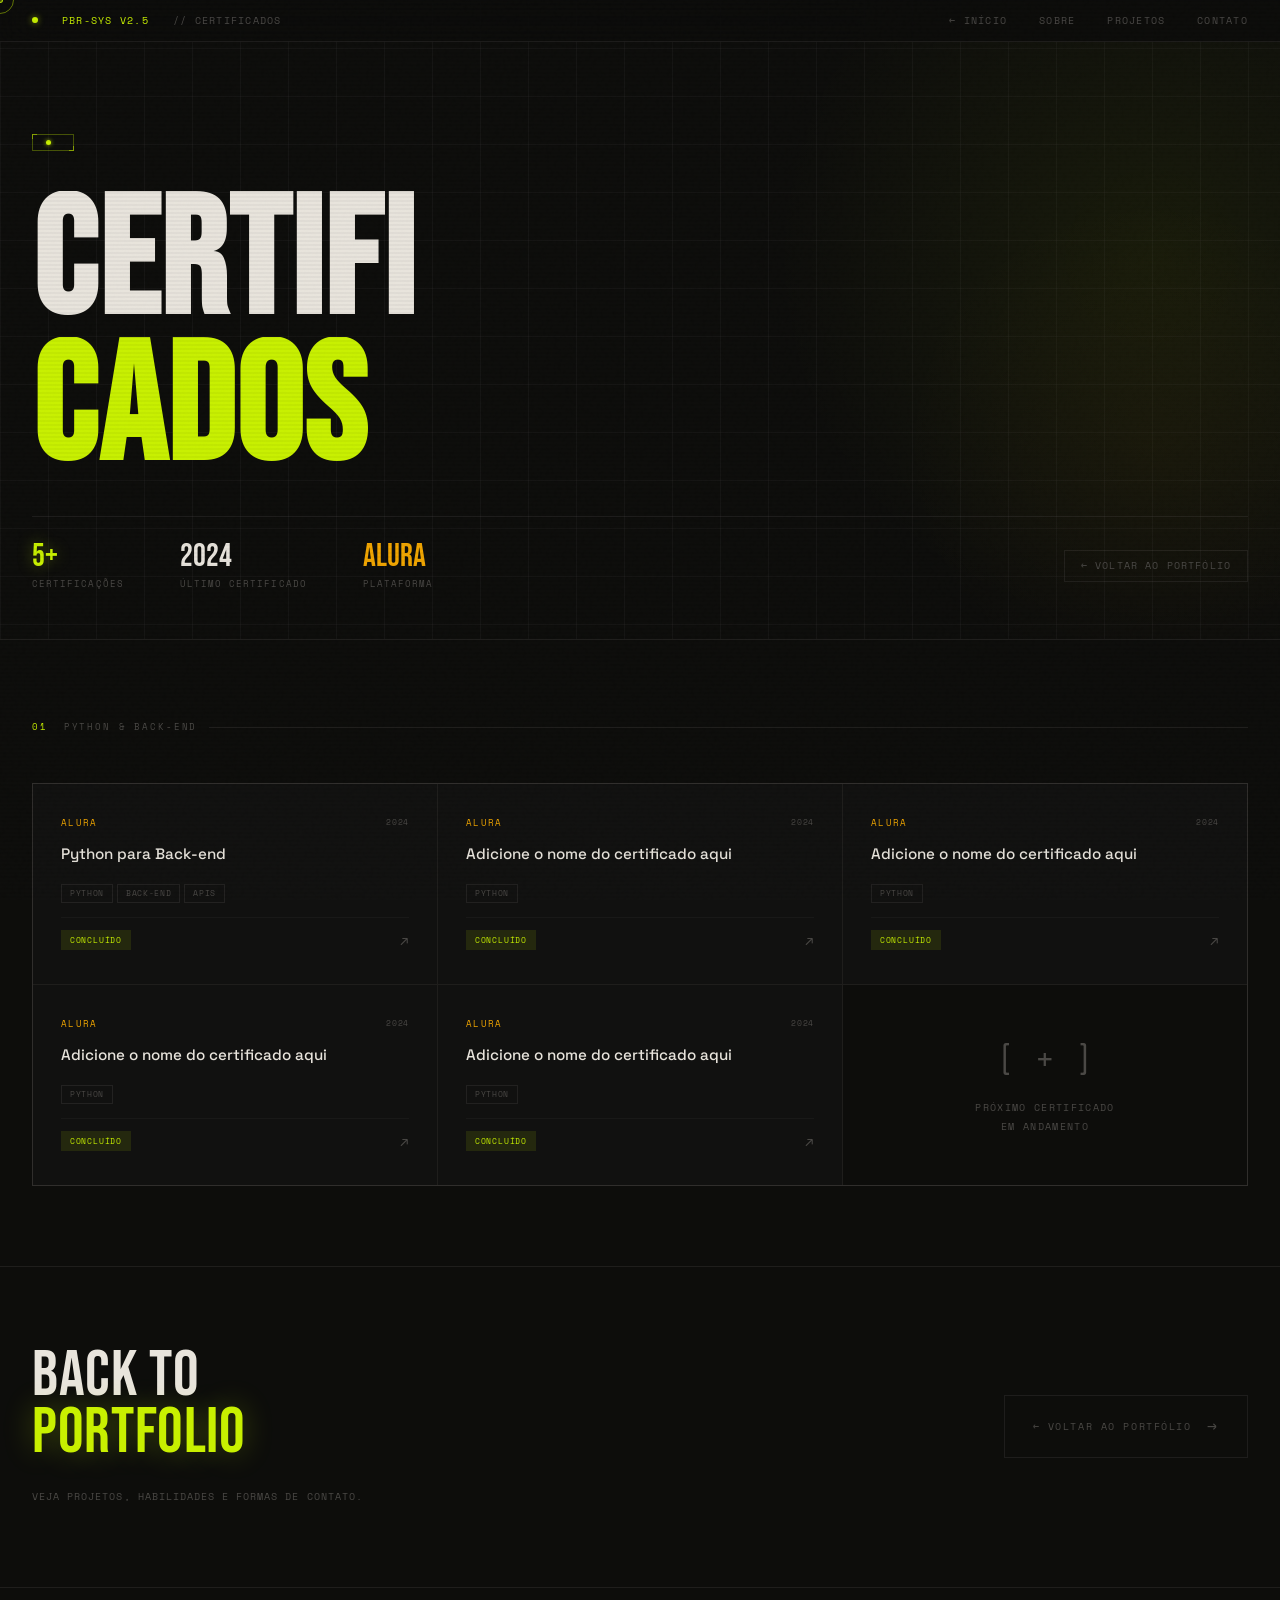
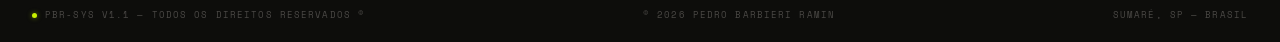
==== certificados.html @ 911b1ff6 "pagina de certificados" ====
<!DOCTYPE html>
<html lang="pt-BR">
<head>
<meta charset="UTF-8"/>
<meta name="viewport" content="width=device-width, initial-scale=1.0"/>
<title>PBR-SYS // Certificados</title>
<link rel="preconnect" href="https://fonts.googleapis.com"/>
<link rel="preconnect" href="https://fonts.gstatic.com" crossorigin/>
<link href="https://fonts.googleapis.com/css2?family=Space+Grotesk:wght@300;400;500;600;700&family=Space+Mono:ital,wght@0,400;0,700;1,400&family=Bebas+Neue&display=swap" rel="stylesheet"/>
<link rel="stylesheet" href="style.css"/>
</head>
<body>

<!-- SCROLL PROGRESS -->
<div id="scroll-progress"></div>

<!-- CURSOR -->
<div id="cur"></div>
<div id="cur-ring"></div>

<!-- COPY TOAST -->
<div class="copy-toast" id="copy-toast"></div>

<!-- ── LOADER ─────────────────────────────────── -->
<div id="loader">
  <div class="ld-label">Carregando certificados</div>
  <div class="ld-bar-wrap"><div class="ld-bar"></div></div>
  <div class="ld-pct">0%</div>
</div>

<!-- ── TOPBAR ─────────────────────────────────── -->
<div id="topbar">
  <div class="tb-left">
    <div class="tb-dot"></div>
    <span class="tb-sys">PBR-SYS v2.5</span>
    <span>// Certificados</span>
  </div>
  <nav class="tb-right">
    <a class="tb-nav" href="index.html">← Início</a>
    <a class="tb-nav" href="index.html#sobre">Sobre</a>
    <a class="tb-nav" href="index.html#projetos">Projetos</a>
    <a class="tb-nav" href="index.html#contato">Contato</a>
  </nav>
</div>

<!-- ── CERT HERO ──────────────────────────────── -->
<section id="cert-hero">
  <div class="h-grid"></div>
  <div class="h-glow"></div>
  <div class="h-glow2"></div>

  <div class="cert-hero-inner">
    <div class="stamp">
      <span class="stamp-dot"></span>
      Alura · Formação Certificada
    </div>

    <h1 class="cert-title">
      <span class="line"><span>CERTIFI</span></span>
      <span class="line"><span>CADOS</span></span>
    </h1>

    <div class="cert-hero-meta">
      <div class="cert-hero-stat">
        <span class="cert-stat-num hi">5+</span>
        <span class="cert-stat-label">Certificações</span>
      </div>
      <div class="cert-hero-stat">
        <span class="cert-stat-num">2024</span>
        <span class="cert-stat-label">Último certificado</span>
      </div>
      <div class="cert-hero-stat">
        <span class="cert-stat-num" style="color:var(--accent2)">Alura</span>
        <span class="cert-stat-label">Plataforma</span>
      </div>
      <div class="cert-hero-stat cert-hero-back">
        <a class="cert-back-link" href="index.html">← Voltar ao portfólio</a>
      </div>
    </div>
  </div>
</section>

<!-- ══════════════════════════════════════════════
     CERTIFICADOS

     COMO ADICIONAR UM CERTIFICADO:
     Dentro de <div class="cert-grid">, copie o bloco abaixo e preencha:

     <a class="cert-card reveal" href="URL_DO_CERTIFICADO" target="_blank" rel="noopener">
       <div class="cert-header">
         <div class="cert-platform">Alura</div>
         <div class="cert-date">ANO</div>
       </div>
       <div class="cert-name">Nome do Curso</div>
       <div class="cert-tags">
         <span class="ptag">Tecnologia</span>
       </div>
       <div class="cert-footer">
         <span class="cert-status status-done">Concluído</span>
         <span class="cert-arrow">↗</span>
       </div>
     </a>
══════════════════════════════════════════════ -->
<section class="sec" id="certs-python">
  <div class="sec-label">
    <span class="sec-num">01</span> Python &amp; Back-end
  </div>

  <div class="cert-grid">

    <!-- CERT-01 -->
    <a class="cert-card reveal" href="#" target="_blank" rel="noopener">
      <div class="cert-header">
        <div class="cert-platform">Alura</div>
        <div class="cert-date">2024</div>
      </div>
      <div class="cert-name">Python para Back-end</div>
      <div class="cert-tags">
        <span class="ptag">Python</span>
        <span class="ptag">Back-end</span>
        <span class="ptag">APIs</span>
      </div>
      <div class="cert-footer">
        <span class="cert-status status-done">Concluído</span>
        <span class="cert-arrow">↗</span>
      </div>
    </a>

    <!-- CERT-02 — adicione o link e nome reais -->
    <a class="cert-card reveal" href="#" target="_blank" rel="noopener">
      <div class="cert-header">
        <div class="cert-platform">Alura</div>
        <div class="cert-date">2024</div>
      </div>
      <div class="cert-name">Adicione o nome do certificado aqui</div>
      <div class="cert-tags">
        <span class="ptag">Python</span>
      </div>
      <div class="cert-footer">
        <span class="cert-status status-done">Concluído</span>
        <span class="cert-arrow">↗</span>
      </div>
    </a>

    <!-- CERT-03 — adicione o link e nome reais -->
    <a class="cert-card reveal" href="#" target="_blank" rel="noopener">
      <div class="cert-header">
        <div class="cert-platform">Alura</div>
        <div class="cert-date">2024</div>
      </div>
      <div class="cert-name">Adicione o nome do certificado aqui</div>
      <div class="cert-tags">
        <span class="ptag">Python</span>
      </div>
      <div class="cert-footer">
        <span class="cert-status status-done">Concluído</span>
        <span class="cert-arrow">↗</span>
      </div>
    </a>

    <!-- CERT-04 — adicione o link e nome reais -->
    <a class="cert-card reveal" href="#" target="_blank" rel="noopener">
      <div class="cert-header">
        <div class="cert-platform">Alura</div>
        <div class="cert-date">2024</div>
      </div>
      <div class="cert-name">Adicione o nome do certificado aqui</div>
      <div class="cert-tags">
        <span class="ptag">Python</span>
      </div>
      <div class="cert-footer">
        <span class="cert-status status-done">Concluído</span>
        <span class="cert-arrow">↗</span>
      </div>
    </a>

    <!-- CERT-05 — adicione o link e nome reais -->
    <a class="cert-card reveal" href="#" target="_blank" rel="noopener">
      <div class="cert-header">
        <div class="cert-platform">Alura</div>
        <div class="cert-date">2024</div>
      </div>
      <div class="cert-name">Adicione o nome do certificado aqui</div>
      <div class="cert-tags">
        <span class="ptag">Python</span>
      </div>
      <div class="cert-footer">
        <span class="cert-status status-done">Concluído</span>
        <span class="cert-arrow">↗</span>
      </div>
    </a>

    <!-- SLOT VAZIO — próximos certificados -->
    <div class="cert-card cert-empty reveal">
      <div class="proj-empty-icon">[ + ]</div>
      <div class="proj-empty-text">
        Próximo certificado<br/>em andamento
      </div>
    </div>

  </div>
</section>

<!-- ── CTA VOLTAR ──────────────────────────────── -->
<section class="sec cert-cta-sec">
  <div class="cert-cta-wrap reveal-l">
    <div class="contact-cta" style="font-size:clamp(2.5rem,5vw,5rem)">
      BACK TO<br/><span class="hi">PORTFOLIO</span>
    </div>
    <div class="contact-note" style="margin-top:1rem">
      Veja projetos, habilidades e formas de contato.
    </div>
  </div>
  <a class="cert-cta-btn reveal" href="index.html">
    <span>← Voltar ao portfólio</span>
    <span class="cert-cta-arrow">→</span>
  </a>
</section>

<!-- ── FOOTER ──────────────────────────────────── -->
<footer>
  <div class="ft-status">
    <div class="ft-dot"></div>
    PBR-SYS v1.1 — Todos os direitos reservados ©️
  </div>
  <div>© 2026 Pedro Barbieri Ramin</div>
  <div>Sumaré, SP — Brasil</div>
</footer>

<script src="main.js"></script>
</body>
</html>
---- style.css ----
*,*::before,*::after{box-sizing:border-box;margin:0;padding:0}

:root{
  --bg:#0D0D0B;
  --bg2:#111110;
  --bg3:#161614;
  --ink:#E8E4DC;
  --ink2:#9B9690;
  --ink3:#4A4845;
  --accent:#C8F000;
  --accent2:#F0A500;
  --red:#FF4444;
  --line:rgba(232,228,220,0.08);
  --line2:rgba(232,228,220,0.04);
  --mono:'Space Mono',monospace;
  --sans:'Space Grotesk',sans-serif;
  --display:'Bebas Neue',sans-serif;
}

html{scroll-behavior:smooth}

body{
  background:var(--bg);
  color:var(--ink);
  font-family:var(--sans);
  font-size:15px;
  line-height:1.6;
  overflow-x:hidden;
  cursor:none;
}

/* ── SCROLL PROGRESS BAR ─────────────────────── */
#scroll-progress{
  position:fixed;top:0;left:0;
  height:2px;width:0%;
  background:linear-gradient(90deg,var(--accent),var(--accent2));
  z-index:9100;
  transition:width .1s linear;
  box-shadow:0 0 8px rgba(200,240,0,0.6);
}

/* ── SCANLINES overlay ───────────────────────── */
body::before{
  content:'';
  position:fixed;inset:0;
  background:repeating-linear-gradient(
    0deg,
    transparent,
    transparent 2px,
    rgba(0,0,0,0.03) 2px,
    rgba(0,0,0,0.03) 4px
  );
  pointer-events:none;
  z-index:9000;
  animation:scanMove 8s linear infinite;
}
@keyframes scanMove{
  0%{background-position:0 0}
  100%{background-position:0 200px}
}

/* ── NOISE grain ─────────────────────────────── */
body::after{
  content:'';
  position:fixed;inset:0;
  background-image:url("data:image/svg+xml,%3Csvg viewBox='0 0 256 256' xmlns='http://www.w3.org/2000/svg'%3E%3Cfilter id='noise'%3E%3CfeTurbulence type='fractalNoise' baseFrequency='0.9' numOctaves='4' stitchTiles='stitch'/%3E%3C/filter%3E%3Crect width='100%25' height='100%25' filter='url(%23noise)' opacity='0.04'/%3E%3C/svg%3E");
  pointer-events:none;
  z-index:8999;
  opacity:0.4;
}

/* ── CURSOR ──────────────────────────────────── */
#cur{
  position:fixed;width:6px;height:6px;
  background:var(--accent);
  border-radius:50%;
  pointer-events:none;z-index:9999;
  transform:translate(-50%,-50%);
  transition:width .15s,height .15s,background .2s,opacity .2s;
  mix-blend-mode:difference;
}
#cur-ring{
  position:fixed;width:28px;height:28px;
  border:1px solid rgba(200,240,0,0.45);
  border-radius:50%;
  pointer-events:none;z-index:9998;
  transform:translate(-50%,-50%);
  transition:width .25s cubic-bezier(.16,1,.3,1),height .25s cubic-bezier(.16,1,.3,1),border-color .25s;
}
body.hov #cur{width:12px;height:12px;background:var(--accent)}
body.hov #cur-ring{width:44px;height:44px;border-color:var(--accent);box-shadow:0 0 12px rgba(200,240,0,0.2)}

/* cursor trail dots */
.cur-trail{
  position:fixed;
  width:4px;height:4px;
  background:var(--accent);
  border-radius:50%;
  pointer-events:none;
  z-index:9997;
  transform:translate(-50%,-50%);
  opacity:0;
  transition:opacity .4s ease;
}

/* ── LOADER ──────────────────────────────────── */
#loader{
  position:fixed;inset:0;
  background:var(--bg);
  z-index:8000;
  display:flex;flex-direction:column;
  align-items:center;justify-content:center;
  gap:2rem;
}
.ld-label{
  font-family:var(--mono);
  font-size:.7rem;
  letter-spacing:.2em;
  color:var(--ink3);
  text-transform:uppercase;
}
.ld-bar-wrap{
  width:240px;height:1px;
  background:var(--line);
  position:relative;
  overflow:hidden;
}
.ld-bar{
  position:absolute;top:0;left:0;
  height:100%;width:0;
  background:linear-gradient(90deg,var(--accent),rgba(200,240,0,0.6));
  box-shadow:0 0 8px rgba(200,240,0,0.8);
  animation:ldFill 1.2s cubic-bezier(.4,0,.2,1) forwards;
}
/* shimmer on loader bar */
.ld-bar::after{
  content:'';
  position:absolute;top:0;right:0;bottom:0;
  width:40px;
  background:linear-gradient(90deg,transparent,rgba(255,255,255,0.4),transparent);
  animation:ldShimmer 1.2s ease-in-out forwards;
}
@keyframes ldFill{to{width:100%}}
@keyframes ldShimmer{
  0%{transform:translateX(-240px)}
  100%{transform:translateX(240px)}
}
.ld-pct{
  font-family:var(--mono);font-size:.65rem;
  color:var(--accent);letter-spacing:.1em;
}
#loader.done{
  animation:ldOut .5s .1s ease forwards;
  pointer-events:none;
}
@keyframes ldOut{to{opacity:0;pointer-events:none}}

/* corner brackets decoration */
#loader::before,#loader::after{
  content:'';
  position:absolute;
  width:30px;height:30px;
  border-color:var(--line);
  border-style:solid;
  pointer-events:none;
}
#loader::before{top:2rem;left:2rem;border-width:1px 0 0 1px}
#loader::after{bottom:2rem;right:2rem;border-width:0 1px 1px 0}

/* ── TOPBAR ──────────────────────────────────── */
#topbar{
  position:fixed;top:0;left:0;right:0;
  z-index:500;
  display:flex;align-items:center;justify-content:space-between;
  padding:.75rem 2rem;
  border-bottom:1px solid var(--line);
  background:rgba(13,13,11,0.92);
  backdrop-filter:blur(20px);
  font-family:var(--mono);font-size:.65rem;
  letter-spacing:.12em;
  color:var(--ink3);
  text-transform:uppercase;
  opacity:0;
  animation:fadeIn .5s 1.6s forwards;
}
.tb-left{display:flex;align-items:center;gap:1.5rem}
.tb-dot{
  width:6px;height:6px;border-radius:50%;
  background:var(--accent);
  animation:blink 2.5s ease-in-out infinite;
  box-shadow:0 0 6px rgba(200,240,0,0.6);
}
@keyframes blink{0%,100%{opacity:1}50%{opacity:.2}}
.tb-sys{color:var(--accent);font-size:.6rem;animation:sysFlicker 12s ease-in-out infinite}
.tb-right{display:flex;gap:2rem}
.tb-nav{
  text-decoration:none;color:var(--ink3);
  transition:color .2s;
  position:relative;
}
.tb-nav::after{
  content:'';
  position:absolute;bottom:-2px;left:0;right:0;
  height:1px;background:var(--accent);
  transform:scaleX(0);transform-origin:left;
  transition:transform .25s cubic-bezier(.16,1,.3,1);
}
.tb-nav:hover{color:var(--accent)}
.tb-nav:hover::after{transform:scaleX(1)}
.tb-nav.active{color:var(--accent)}
.tb-nav.active::after{transform:scaleX(1)}
@keyframes fadeIn{from{opacity:0}to{opacity:1}}

/* ── HERO ────────────────────────────────────── */
#hero{
  min-height:100vh;
  display:grid;
  grid-template-rows:1fr auto;
  padding:6rem 2rem 2rem;
  position:relative;
  overflow:hidden;
  border-bottom:1px solid var(--line);
}

/* background grid */
.h-grid{
  position:absolute;inset:0;
  background-image:
    linear-gradient(var(--line2) 1px,transparent 1px),
    linear-gradient(90deg,var(--line2) 1px,transparent 1px);
  background-size:48px 48px;
  transition:background-position .1s ease-out;
}

/* radial glow */
.h-glow{
  position:absolute;
  top:-20%;left:60%;
  width:60vw;height:60vw;
  background:radial-gradient(circle,rgba(200,240,0,0.06) 0%,transparent 70%);
  pointer-events:none;
  animation:glowPulse 6s ease-in-out infinite;
}
@keyframes glowPulse{
  0%,100%{opacity:1;transform:scale(1)}
  50%{opacity:.7;transform:scale(1.05)}
}

/* secondary glow accent */
.h-glow2{
  position:absolute;
  bottom:-10%;right:-10%;
  width:40vw;height:40vw;
  background:radial-gradient(circle,rgba(240,165,0,0.03) 0%,transparent 70%);
  pointer-events:none;
  animation:glow2Float 10s ease-in-out infinite alternate;
}

.hero-main{
  display:flex;flex-direction:column;
  justify-content:flex-end;
  position:relative;z-index:1;
}

/* classified stamp */
.stamp{
  display:inline-flex;align-items:center;gap:.6rem;
  border:1px solid rgba(200,240,0,0.3);
  padding:.3rem .8rem;
  font-family:var(--mono);font-size:.6rem;
  letter-spacing:.18em;color:var(--accent);
  text-transform:uppercase;
  margin-bottom:2.5rem;
  width:fit-content;
  animation:fadeIn .5s 1.7s both;
  position:relative;
}
/* corner ticks on stamp */
.stamp::before,.stamp::after{
  content:'';position:absolute;
  width:5px;height:5px;
  border-color:rgba(200,240,0,0.5);
  border-style:solid;
}
.stamp::before{top:-1px;left:-1px;border-width:1px 0 0 1px}
.stamp::after{bottom:-1px;right:-1px;border-width:0 1px 1px 0}

.stamp-dot{
  width:5px;height:5px;background:var(--accent);border-radius:50%;
  animation:blink 1.8s infinite;
  box-shadow:0 0 4px rgba(200,240,0,0.8);
}

/* big name */
.hero-name{
  font-family:var(--display);
  font-size:clamp(5rem,14vw,14rem);
  line-height:.88;
  letter-spacing:.01em;
  color:var(--ink);
  margin-bottom:2rem;
}
.hero-name .line{overflow:hidden;display:block}
.hero-name .line span{
  display:block;
  transform:translateY(105%);
  animation:slideUp .9s cubic-bezier(.16,1,.3,1) both;
}
.hero-name .line:nth-child(1) span{animation-delay:1.4s}
.hero-name .line:nth-child(2) span{animation:none;transform:translateY(0);color:var(--accent)}
.hero-name .line:nth-child(3) span{animation-delay:1.6s}
@keyframes slideUp{to{transform:translateY(0)}}

/* glitch on hero name hover */
.hero-name:hover .line:nth-child(2) span{
  animation:glitchText .5s steps(2,end) forwards;
}
@keyframes glitchText{
  0%{text-shadow:none}
  20%{text-shadow:3px 0 var(--accent2),−3px 0 var(--red)}
  40%{text-shadow:-2px 0 var(--accent),2px 0 var(--accent2)}
  60%{text-shadow:1px 0 var(--red),-1px 0 var(--accent)}
  80%{text-shadow:-3px 0 var(--accent2),3px 0 var(--red)}
  100%{text-shadow:none}
}

/* meta row */
.hero-meta{
  display:flex;justify-content:space-between;align-items:flex-end;
  padding-top:1.5rem;
  border-top:1px solid var(--line);
  position:relative;z-index:1;
  animation:fadeIn .6s 2s both;
}
.hero-role{
  font-family:var(--mono);font-size:.75rem;
  letter-spacing:.14em;color:var(--ink2);text-transform:uppercase;
  max-width:24rem;line-height:1.8;
}
.hero-coords{
  font-family:var(--mono);font-size:.6rem;
  letter-spacing:.1em;color:var(--ink3);
  text-align:right;line-height:2;
}
.hero-coords span{color:var(--accent2)}

/* status widgets bottom-right */
.hero-widgets{
  position:absolute;
  right:2rem;top:7rem;
  display:flex;flex-direction:column;gap:.75rem;
  z-index:2;
  animation:fadeIn .6s 2.1s both;
}
.widget{
  border:1px solid var(--line);
  padding:.6rem .9rem;
  background:rgba(13,13,11,0.7);
  backdrop-filter:blur(8px);
  font-family:var(--mono);
  font-size:.58rem;letter-spacing:.1em;
  color:var(--ink3);text-transform:uppercase;
  min-width:140px;
  position:relative;
  transition:border-color .3s;
}
.widget:hover{border-color:rgba(200,240,0,0.2)}
/* corner decoration on widgets */
.widget::before{
  content:'';position:absolute;
  top:-1px;left:-1px;
  width:8px;height:8px;
  border-top:1px solid var(--accent);
  border-left:1px solid var(--accent);
  opacity:0;
  transition:opacity .3s;
}
.widget:hover::before{opacity:1}
.widget-val{
  font-size:1.1rem;letter-spacing:0;
  color:var(--ink);margin-top:.2rem;
  font-weight:400;
}
.widget-val.green{
  color:var(--accent);
  text-shadow:0 0 10px rgba(200,240,0,0.4);
}
.widget-val.amber{color:var(--accent2)}

/* ── SECTION BASE ────────────────────────────── */
.sec{
  padding:5rem 2rem;
  border-bottom:1px solid var(--line);
  position:relative;
}
.sec-label{
  font-family:var(--mono);font-size:.58rem;
  letter-spacing:.2em;color:var(--ink3);
  text-transform:uppercase;
  display:flex;align-items:center;gap:.75rem;
  margin-bottom:3rem;
}
.sec-label::after{
  content:'';flex:1;height:1px;background:var(--line);
  transform-origin:left;
  animation:lineGrow 1.2s cubic-bezier(.16,1,.3,1) .3s both;
}
.sec-num{color:var(--accent);margin-right:.25rem}

/* ── SOBRE ───────────────────────────────────── */
#sobre .inner{
  display:grid;
  grid-template-columns:1fr 340px;
  gap:4rem;
  align-items:start;
}
.sobre-text p{
  font-size:1.05rem;
  color:var(--ink2);line-height:1.9;
  margin-bottom:1.25rem;
  font-weight:300;
}
.sobre-text p strong{color:var(--ink);font-weight:500}

/* inline accent highlight */
.sobre-text p .hi{
  color:var(--accent);
  font-style:normal;
}

/* metrics panel */
.metrics{
  border:1px solid var(--line);
  font-family:var(--mono);
  position:relative;
}
/* corner accent bracket */
.metrics::before{
  content:'';position:absolute;
  top:-1px;right:-1px;
  width:12px;height:12px;
  border-top:1px solid var(--accent);
  border-right:1px solid var(--accent);
  opacity:.5;
}
.metrics-head{
  padding:.6rem 1rem;
  border-bottom:1px solid var(--line);
  font-size:.58rem;letter-spacing:.18em;
  color:var(--ink3);text-transform:uppercase;
  display:flex;justify-content:space-between;align-items:center;
}
.metrics-head span{color:var(--accent);font-size:.55rem}
.metric-row{
  display:flex;justify-content:space-between;align-items:center;
  padding:.85rem 1rem;
  border-bottom:1px solid var(--line2);
  transition:background .2s,border-left-color .2s;
  border-left:2px solid transparent;
}
.metric-row:last-child{border-bottom:none}
.metric-row:hover{
  background:rgba(200,240,0,0.04);
  border-left-color:var(--accent);
}
.metric-key{font-size:.62rem;letter-spacing:.08em;color:var(--ink3);text-transform:uppercase}
.metric-val{font-size:.9rem;color:var(--ink);letter-spacing:.04em}
.metric-val.hi{
  color:var(--accent);
  text-shadow:0 0 8px rgba(200,240,0,0.3);
}
.metric-val.mid{color:var(--accent2)}

/* ── HABILIDADES ─────────────────────────────── */
#habilidades .skill-blocks{
  display:grid;
  grid-template-columns:repeat(3,1fr);
  gap:1px;
  background:var(--line);
  border:1px solid var(--line);
}
.skill-block{
  background:var(--bg);
  padding:2rem 1.5rem;
  transition:background .3s;
}
.skill-block:hover{background:var(--bg2)}
.sb-head{
  font-family:var(--mono);font-size:.58rem;
  letter-spacing:.18em;color:var(--ink3);
  text-transform:uppercase;
  padding-bottom:1rem;
  margin-bottom:1.25rem;
  border-bottom:1px solid var(--line);
  display:flex;justify-content:space-between;align-items:center;
}
.sb-head-count{
  background:rgba(200,240,0,0.12);
  color:var(--accent);
  padding:.1rem .4rem;
  font-size:.5rem;
  animation:badgeBreathe 4s ease-in-out infinite;
}
.skill-row{
  display:flex;justify-content:space-between;align-items:center;
  padding:.5rem 0;
  border-bottom:1px solid var(--line2);
  position:relative;
  overflow:hidden;
}
.skill-row:last-child{border-bottom:none}
.skill-row::before{
  content:'';
  position:absolute;left:0;top:0;bottom:0;
  width:0;background:rgba(200,240,0,0.06);
  transition:width .35s cubic-bezier(.16,1,.3,1);
}
.skill-row:hover::before{width:100%}
.sk-name{font-size:.82rem;color:var(--ink);position:relative;z-index:1}
.sk-lvl{
  font-family:var(--mono);font-size:.55rem;
  letter-spacing:.08em;position:relative;z-index:1;
}
.lvl-hi{color:var(--accent)}
.lvl-mid{color:var(--accent2)}
.lvl-lo{color:var(--ink3)}

/* bars */
.sk-bar-wrap{
  height:2px;background:var(--line);
  margin-top:.3rem;overflow:hidden;
  position:relative;
}
/* shimmer on skill bar */
.sk-bar-wrap::after{
  content:'';
  position:absolute;top:0;left:-100%;
  width:60%;height:100%;
  background:linear-gradient(90deg,transparent,rgba(255,255,255,0.25),transparent);
  animation:none;
}
.sk-bar-wrap:hover::after{
  animation:shimmerBar 1s ease forwards;
}
@keyframes shimmerBar{
  0%{left:-100%}
  100%{left:150%}
}
.sk-bar{
  height:100%;background:var(--accent);
  transform-origin:left;transform:scaleX(0);
  transition:transform 1s cubic-bezier(.16,1,.3,1);
}
.sk-bar.anim{transform:scaleX(var(--w,1))}
.sk-bar.mid{background:var(--accent2)}
.sk-bar.lo{background:var(--ink3)}

/* ── PROJETOS ════════════════════════════════════ */
#projetos .proj-list{
  display:grid;
  grid-template-columns:repeat(2,1fr);
  gap:1px;
  background:var(--line);
  border:1px solid var(--line);
}
.proj-item{
  background:var(--bg2);
  padding:2.5rem 2rem;
  text-decoration:none;color:inherit;
  display:flex;flex-direction:column;gap:1rem;
  position:relative;overflow:hidden;
  transition:background .3s;
}
.proj-item::before{
  content:'';
  position:absolute;bottom:0;left:0;right:0;
  height:0;
  background:linear-gradient(to top,rgba(200,240,0,0.05),transparent);
  transition:height .4s cubic-bezier(.16,1,.3,1);
}
/* top accent line on hover */
.proj-item::after{
  content:'';
  position:absolute;top:0;left:0;right:0;
  height:1px;
  background:var(--accent);
  transform:scaleX(0);transform-origin:left;
  transition:transform .4s cubic-bezier(.16,1,.3,1);
}
.proj-item:hover{background:var(--bg3)}
.proj-item:hover::before{height:100%}
.proj-item:hover::after{transform:scaleX(1)}
.proj-item:hover .proj-arrow{transform:translate(4px,-4px);color:var(--accent)}
.proj-item:hover .proj-name{color:var(--ink)}
.proj-header{display:flex;justify-content:space-between;align-items:center}
.proj-id{
  font-family:var(--mono);font-size:.58rem;
  letter-spacing:.15em;color:var(--ink3);
  text-transform:uppercase;
}
.proj-status{
  font-family:var(--mono);font-size:.52rem;
  letter-spacing:.1em;text-transform:uppercase;
  padding:.2rem .55rem;
  transition:opacity .2s;
}
.status-done{background:rgba(200,240,0,0.1);color:var(--accent)}
.status-dev{background:rgba(240,165,0,0.1);color:var(--accent2)}
.status-soon{background:rgba(255,255,255,0.05);color:var(--ink3)}
.proj-name{
  font-family:var(--display);
  font-size:clamp(2rem,4vw,3.2rem);
  line-height:1;letter-spacing:.02em;
  color:var(--ink);
  transition:color .3s;
}
.proj-desc{
  font-size:.85rem;color:var(--ink2);
  line-height:1.75;flex:1;
}
.proj-footer{
  display:flex;justify-content:space-between;align-items:flex-end;
  margin-top:.5rem;
  padding-top:1rem;
  border-top:1px solid var(--line);
}
.proj-tags{display:flex;gap:.4rem;flex-wrap:wrap}
.ptag{
  font-family:var(--mono);font-size:.52rem;
  letter-spacing:.08em;text-transform:uppercase;
  border:1px solid var(--line);
  padding:.15rem .5rem;color:var(--ink3);
  transition:border-color .2s,color .2s;
}
.proj-item:hover .ptag{border-color:rgba(200,240,0,0.2);color:var(--ink2)}
.proj-arrow{
  font-size:1.1rem;color:var(--ink3);
  transition:transform .3s cubic-bezier(.16,1,.3,1),color .3s;
}

/* empty card */
.proj-empty{
  background:var(--bg);
  padding:2.5rem 2rem;
  display:flex;flex-direction:column;
  justify-content:center;align-items:center;
  gap:1rem;text-align:center;
  min-height:260px;
}
.proj-empty-icon{
  font-family:var(--mono);font-size:2rem;
  color:var(--ink3);letter-spacing:0;
  animation:emptyBlink 3s ease-in-out infinite;
}
.proj-empty-text{
  font-family:var(--mono);font-size:.6rem;
  letter-spacing:.14em;color:var(--ink3);
  text-transform:uppercase;line-height:2;
}

/* ── FORMAÇÃO ────────────────────────────────── */
#formacao .timeline{display:flex;flex-direction:column}
.tl-item{
  display:grid;grid-template-columns:180px 1fr;
  gap:2.5rem;
  padding:2rem 0;
  border-bottom:1px solid var(--line);
  position:relative;
  transition:background .3s;
}
.tl-item:hover{background:rgba(200,240,0,0.02)}
/* left accent bar on hover */
.tl-item::before{
  content:'';
  position:absolute;left:-2rem;top:0;bottom:0;
  width:1px;background:var(--accent);
  transform:scaleY(0);transform-origin:top;
  transition:transform .4s cubic-bezier(.16,1,.3,1);
}
.tl-item:hover::before{transform:scaleY(1)}
.tl-item:first-child{border-top:1px solid var(--line)}
.tl-left{
  font-family:var(--mono);font-size:.62rem;
  letter-spacing:.08em;color:var(--ink3);
  line-height:2;
  padding-top:.25rem;
}
.tl-left .tl-year{
  font-size:.9rem;color:var(--ink);
  letter-spacing:0;display:block;margin-bottom:.25rem;
}
.tl-course{
  font-family:var(--display);
  font-size:1.6rem;letter-spacing:.02em;
  color:var(--ink);margin-bottom:.3rem;
}
.tl-inst{font-size:.82rem;color:var(--ink2)}
.tl-tag{
  display:inline-block;margin-top:.6rem;
  font-family:var(--mono);font-size:.52rem;
  letter-spacing:.1em;text-transform:uppercase;
  background:rgba(200,240,0,0.08);color:var(--accent);
  padding:.15rem .5rem;
}
.tl-tag.amber{background:rgba(240,165,0,0.08);color:var(--accent2)}

/* ── CONTATO ─────────────────────────────────── */
#contato{border-bottom:none}
.contact-wrap{
  display:grid;grid-template-columns:1fr 1fr;
  gap:4rem;align-items:start;
}
.contact-cta{
  font-family:var(--display);
  font-size:clamp(3.5rem,7vw,7rem);
  line-height:.9;letter-spacing:.01em;
  color:var(--ink);margin-bottom:1.5rem;
}
.contact-cta .hi{
  color:var(--accent);
  text-shadow:0 0 30px rgba(200,240,0,0.3);
  animation:ctaGlow 4s ease-in-out infinite;
}
.contact-note{
  font-family:var(--mono);font-size:.65rem;
  letter-spacing:.1em;color:var(--ink3);
  text-transform:uppercase;line-height:2;
}
.contact-links{
  display:flex;flex-direction:column;
  gap:0;border:1px solid var(--line);
  position:relative;
}
/* corner brackets on contact links box */
.contact-links::before,.contact-links::after{
  content:'';position:absolute;
  width:10px;height:10px;
  border-color:rgba(200,240,0,0.3);
  border-style:solid;
  pointer-events:none;
}
.contact-links::before{top:-1px;left:-1px;border-width:1px 0 0 1px}
.contact-links::after{bottom:-1px;right:-1px;border-width:0 1px 1px 0}

.clink{
  display:flex;justify-content:space-between;align-items:center;
  padding:1.25rem 1.5rem;
  border-bottom:1px solid var(--line);
  text-decoration:none;color:inherit;
  font-family:var(--mono);
  transition:background .25s;
  position:relative;overflow:hidden;
}
.clink:last-child{border-bottom:none}
.clink::before{
  content:'';position:absolute;left:0;top:0;bottom:0;width:2px;
  background:var(--accent);transform:scaleY(0);transform-origin:top;
  transition:transform .3s cubic-bezier(.16,1,.3,1);
}
.clink:hover{background:rgba(200,240,0,0.04)}
.clink:hover::before{transform:scaleY(1)}
.clink:hover .cl-arrow{color:var(--accent);transform:translateX(4px)}
.cl-label{
  font-size:.55rem;letter-spacing:.18em;color:var(--ink3);
  text-transform:uppercase;margin-bottom:.2rem;
}
.cl-val{font-size:.82rem;color:var(--ink);letter-spacing:.04em}
.cl-arrow{font-size:.9rem;color:var(--ink3);transition:color .2s,transform .2s}

/* copy toast */
.copy-toast{
  position:fixed;bottom:2rem;left:50%;transform:translateX(-50%) translateY(10px);
  background:var(--bg3);border:1px solid rgba(200,240,0,0.3);
  font-family:var(--mono);font-size:.6rem;letter-spacing:.15em;
  color:var(--accent);text-transform:uppercase;
  padding:.5rem 1.25rem;
  z-index:9999;
  opacity:0;
  transition:opacity .3s,transform .3s;
  pointer-events:none;
}
.copy-toast.show{opacity:1;transform:translateX(-50%) translateY(0)}

/* ── FOOTER ──────────────────────────────────── */
footer{
  padding:1.25rem 2rem;
  display:flex;justify-content:space-between;align-items:center;
  border-top:1px solid var(--line);
  font-family:var(--mono);font-size:.58rem;
  letter-spacing:.12em;color:var(--ink3);text-transform:uppercase;
}
.ft-status{display:flex;align-items:center;gap:.5rem}
.ft-dot{
  width:5px;height:5px;background:var(--accent);
  border-radius:50%;animation:blink 2.5s infinite;
  box-shadow:0 0 5px rgba(200,240,0,0.5);
}

/* ── REVEAL ──────────────────────────────────── */
.reveal{
  opacity:0;transform:translateY(28px);
  transition:opacity .7s cubic-bezier(.16,1,.3,1),transform .7s cubic-bezier(.16,1,.3,1);
}
.reveal.on{opacity:1;transform:none}
.reveal-l{
  opacity:0;transform:translateX(-28px);
  transition:opacity .7s cubic-bezier(.16,1,.3,1),transform .7s cubic-bezier(.16,1,.3,1);
}
.reveal-l.on{opacity:1;transform:none}

/* stagger delays for grouped reveals */
.reveal:nth-child(2){transition-delay:.08s}
.reveal:nth-child(3){transition-delay:.16s}
.reveal:nth-child(4){transition-delay:.24s}

/* ══════════════════════════════════════════════
   PÁGINA DE CERTIFICADOS
══════════════════════════════════════════════ */

/* hero da página de certificados */
#cert-hero{
  min-height:60vh;
  display:flex;
  flex-direction:column;
  justify-content:flex-end;
  padding:8rem 2rem 3rem;
  position:relative;
  overflow:hidden;
  border-bottom:1px solid var(--line);
}
.cert-hero-inner{
  position:relative;z-index:1;
}

/* título grande "CERTIFI / CADOS" */
.cert-title{
  font-family:var(--display);
  font-size:clamp(5rem,13vw,12rem);
  line-height:.88;
  letter-spacing:.01em;
  color:var(--ink);
  margin-bottom:2rem;
}
.cert-title .line{overflow:hidden;display:block}
.cert-title .line span{
  display:block;
  transform:translateY(105%);
  animation:slideUp .9s cubic-bezier(.16,1,.3,1) both;
}
.cert-title .line:nth-child(1) span{animation-delay:1.4s}
.cert-title .line:nth-child(2) span{animation-delay:1.5s;color:var(--accent)}

/* meta row com stats */
.cert-hero-meta{
  display:flex;
  align-items:center;
  gap:3.5rem;
  flex-wrap:wrap;
  padding-top:1.5rem;
  border-top:1px solid var(--line);
  animation:fadeIn .6s 2s both;
}
.cert-hero-stat{display:flex;flex-direction:column;gap:.25rem}
.cert-stat-num{
  font-family:var(--display);
  font-size:2rem;line-height:1;
  color:var(--ink);
}
.cert-stat-num.hi{
  color:var(--accent);
  text-shadow:0 0 16px rgba(200,240,0,0.35);
}
.cert-stat-label{
  font-family:var(--mono);font-size:.55rem;
  letter-spacing:.12em;color:var(--ink3);
  text-transform:uppercase;
}
.cert-hero-back{margin-left:auto}
.cert-back-link{
  font-family:var(--mono);font-size:.6rem;
  letter-spacing:.12em;text-transform:uppercase;
  color:var(--ink3);text-decoration:none;
  border:1px solid var(--line);
  padding:.45rem 1rem;
  transition:color .2s,border-color .2s,background .2s;
  display:inline-block;
}
.cert-back-link:hover{
  color:var(--accent);
  border-color:rgba(200,240,0,0.3);
  background:rgba(200,240,0,0.04);
}

/* grade de certificados */
.cert-grid{
  display:grid;
  grid-template-columns:repeat(3,1fr);
  gap:1px;
  background:var(--line);
  border:1px solid var(--line);
}

/* card de certificado */
.cert-card{
  background:var(--bg2);
  padding:2rem 1.75rem;
  text-decoration:none;color:inherit;
  display:flex;flex-direction:column;gap:.85rem;
  position:relative;overflow:hidden;
  transition:background .3s;
  min-height:200px;
}
/* glow lift no hover */
.cert-card::before{
  content:'';
  position:absolute;bottom:0;left:0;right:0;
  height:0;
  background:linear-gradient(to top,rgba(200,240,0,0.05),transparent);
  transition:height .4s cubic-bezier(.16,1,.3,1);
}
/* linha accent no topo ao hover */
.cert-card::after{
  content:'';
  position:absolute;top:0;left:0;right:0;
  height:1px;background:var(--accent);
  transform:scaleX(0);transform-origin:left;
  transition:transform .4s cubic-bezier(.16,1,.3,1);
}
.cert-card:hover{background:var(--bg3)}
.cert-card:hover::before{height:100%}
.cert-card:hover::after{transform:scaleX(1)}
.cert-card:hover .cert-arrow{transform:translate(4px,-4px);color:var(--accent)}

/* card header: plataforma + ano */
.cert-header{
  display:flex;justify-content:space-between;align-items:center;
}
.cert-platform{
  font-family:var(--mono);font-size:.55rem;
  letter-spacing:.15em;color:var(--accent2);
  text-transform:uppercase;
}
.cert-date{
  font-family:var(--mono);font-size:.52rem;
  letter-spacing:.08em;color:var(--ink3);
}
.cert-name{
  font-family:var(--sans);font-size:.95rem;
  font-weight:500;color:var(--ink);
  line-height:1.45;flex:1;
}
.cert-footer{
  display:flex;justify-content:space-between;align-items:center;
  padding-top:.65rem;border-top:1px solid var(--line2);
  margin-top:auto;
}
.cert-status{
  font-family:var(--mono);font-size:.5rem;
  letter-spacing:.1em;text-transform:uppercase;
  padding:.2rem .55rem;
}
.cert-arrow{
  font-size:.9rem;color:var(--ink3);
  transition:transform .3s cubic-bezier(.16,1,.3,1),color .3s;
}

/* card vazio */
.cert-empty{
  background:var(--bg) !important;
  justify-content:center;align-items:center;
  text-align:center;
}

/* CTA de volta ao portfólio */
.cert-cta-sec{
  display:grid;
  grid-template-columns:1fr auto;
  align-items:center;
  gap:3rem;
  border-bottom:none;
}
.cert-cta-btn{
  display:flex;align-items:center;gap:1rem;
  font-family:var(--mono);font-size:.65rem;
  letter-spacing:.15em;text-transform:uppercase;
  text-decoration:none;
  color:var(--ink3);
  border:1px solid var(--line);
  padding:1.1rem 1.75rem;
  position:relative;overflow:hidden;
  transition:color .25s,border-color .25s;
  white-space:nowrap;
}
.cert-cta-btn::before{
  content:'';position:absolute;
  inset:0;background:rgba(200,240,0,0.04);
  transform:translateX(-100%);
  transition:transform .4s cubic-bezier(.16,1,.3,1);
}
.cert-cta-btn:hover{color:var(--accent);border-color:rgba(200,240,0,0.3)}
.cert-cta-btn:hover::before{transform:translateX(0)}
.cert-cta-btn:hover .cert-cta-arrow{transform:translateX(6px);color:var(--accent)}
.cert-cta-arrow{
  font-size:1rem;
  transition:transform .3s cubic-bezier(.16,1,.3,1),color .3s;
}

/* link "Ver certificados" no index.html */
.cert-link{
  display:inline-block;margin-top:.6rem;
  font-family:var(--mono);font-size:.52rem;
  letter-spacing:.1em;text-transform:uppercase;
  color:var(--accent);text-decoration:none;
  transition:color .2s,letter-spacing .25s;
  position:relative;
}
.cert-link::after{
  content:'';position:absolute;
  bottom:-2px;left:0;right:0;height:1px;
  background:var(--accent);
  transform:scaleX(0);transform-origin:left;
  transition:transform .25s cubic-bezier(.16,1,.3,1);
}
.cert-link:hover{color:var(--ink);letter-spacing:.14em}
.cert-link:hover::after{transform:scaleX(1)}

/* ── RESPONSIVE (certificados) ───────────────── */
@media(max-width:768px){
  #cert-hero{padding:5rem 1.25rem 2.5rem;min-height:50vh}
  .cert-title{font-size:clamp(3.5rem,17vw,6rem)}
  .cert-grid{grid-template-columns:1fr}
  .cert-hero-meta{gap:1.75rem}
  .cert-hero-back{margin-left:0;width:100%}
  .cert-cta-sec{grid-template-columns:1fr;gap:2rem}
  .cert-cta-btn{width:100%;justify-content:center}
}
@media(max-width:420px){
  #cert-hero{padding:4.5rem 1rem 2rem}
  .cert-title{font-size:clamp(3rem,16vw,5rem)}
  .cert-card{padding:1.5rem 1.25rem}
}

/* ── EXTRA KEYFRAMES ─────────────────────────── */
@keyframes glow2Float{
  from{transform:translate(0,0)}
  to{transform:translate(-3%,-5%)}
}
@keyframes lineGrow{
  from{transform:scaleX(0)}
  to{transform:scaleX(1)}
}
@keyframes emptyBlink{
  0%,78%,100%{opacity:.3}
  82%{opacity:.9}
  86%{opacity:.45}
  90%{opacity:.85}
}
@keyframes ctaGlow{
  0%,100%{text-shadow:0 0 30px rgba(200,240,0,0.3)}
  50%{text-shadow:0 0 60px rgba(200,240,0,0.65),0 0 100px rgba(200,240,0,0.15)}
}
@keyframes badgeBreathe{
  0%,100%{background:rgba(200,240,0,0.12);box-shadow:none}
  50%{background:rgba(200,240,0,0.24);box-shadow:0 0 8px rgba(200,240,0,0.18)}
}
@keyframes sysFlicker{
  0%,93%,100%{opacity:1}
  94%{opacity:.25}
  95%{opacity:1}
  96.5%{opacity:.5}
  97.5%{opacity:1}
}

/* ── RESPONSIVE ──────────────────────────────── */
@media(max-width:768px){
  /* cursor off */
  body{cursor:auto}
  #cur,#cur-ring,.cur-trail{display:none}

  /* ── topbar ──────────────────────────────── */
  #topbar{padding:.7rem 1.1rem}
  /* esconde o subtítulo "// Perfil de Desenvolvedor" para não vazar */
  .tb-left>span:last-of-type{display:none}
  .tb-right{gap:.9rem;font-size:.58rem}

  /* ── hero ────────────────────────────────── */
  #hero{padding:5rem 1.25rem 2rem}
  .hero-widgets{display:none}
  .hero-name{font-size:clamp(3.2rem,17vw,6rem)}
  /* stamp: compacta o padding e o tracking */
  .stamp{font-size:.52rem;letter-spacing:.12em;padding:.28rem .65rem}
  /* meta: empilha role + coords verticalmente */
  .hero-meta{
    flex-direction:column;
    align-items:flex-start;
    gap:1rem;
    padding-top:1.25rem;
  }
  .hero-role{font-size:.68rem;letter-spacing:.1em;max-width:100%}
  .hero-coords{text-align:left;font-size:.58rem}

  /* ── sections ────────────────────────────── */
  .sec{padding:3.5rem 1.25rem}
  .sec-label{letter-spacing:.14em;font-size:.56rem}

  /* ── sobre ───────────────────────────────── */
  #sobre .inner{grid-template-columns:1fr;gap:2.5rem}
  .sobre-text p{font-size:.95rem}

  /* ── habilidades ─────────────────────────── */
  #habilidades .skill-blocks{grid-template-columns:1fr}
  .skill-block{padding:1.5rem 1.25rem}

  /* ── projetos ────────────────────────────── */
  #projetos .proj-list{grid-template-columns:1fr}
  .proj-item{padding:2rem 1.5rem}
  .proj-name{font-size:clamp(2rem,8vw,3rem)}

  /* ── formação ────────────────────────────── */
  .tl-item{grid-template-columns:1fr;gap:.35rem;padding:1.5rem 0}
  .tl-item::before{display:none}
  /* ano e duração ficam lado a lado na mesma linha */
  .tl-left{
    display:flex;align-items:baseline;
    gap:.6rem;flex-wrap:wrap;
    padding-top:0;
  }
  .tl-left .tl-year{
    font-size:.8rem;margin-bottom:0;display:inline;
  }
  .tl-course{font-size:1.3rem}

  /* ── contato ─────────────────────────────── */
  .contact-wrap{grid-template-columns:1fr;gap:2.5rem}
  .contact-cta{font-size:clamp(2.8rem,13vw,5rem);margin-bottom:1.25rem}
  .clink{padding:1.1rem 1.25rem}

  /* ── footer ──────────────────────────────── */
  footer{flex-direction:column;gap:.75rem;text-align:center;padding:1.25rem 1.25rem}
}

/* ── telas muito pequenas (< 420 px) ────────── */
@media(max-width:420px){
  /* topbar: esconde também o "PBR-SYS v2.5" deixando só o dot + nav */
  .tb-sys{display:none}
  .tb-right{gap:.65rem;font-size:.54rem}
  #topbar{padding:.65rem 1rem}

  /* hero */
  #hero{padding:4.5rem 1rem 1.75rem}
  .hero-name{font-size:clamp(2.8rem,16vw,5rem)}
  .stamp{font-size:.48rem;letter-spacing:.1em}
  .hero-role{font-size:.62rem}

  /* sections */
  .sec{padding:3rem 1rem}
  .sec-label{font-size:.52rem;letter-spacing:.12em}

  /* projetos */
  .proj-item{padding:1.5rem 1rem}

  /* skill rows */
  .skill-block{padding:1.25rem 1rem}

  /* contato */
  .contact-cta{font-size:clamp(2.4rem,12vw,3.5rem)}
  .clink{padding:.9rem 1rem}
  .cl-val{font-size:.75rem}

  /* footer */
  footer{font-size:.52rem}
}
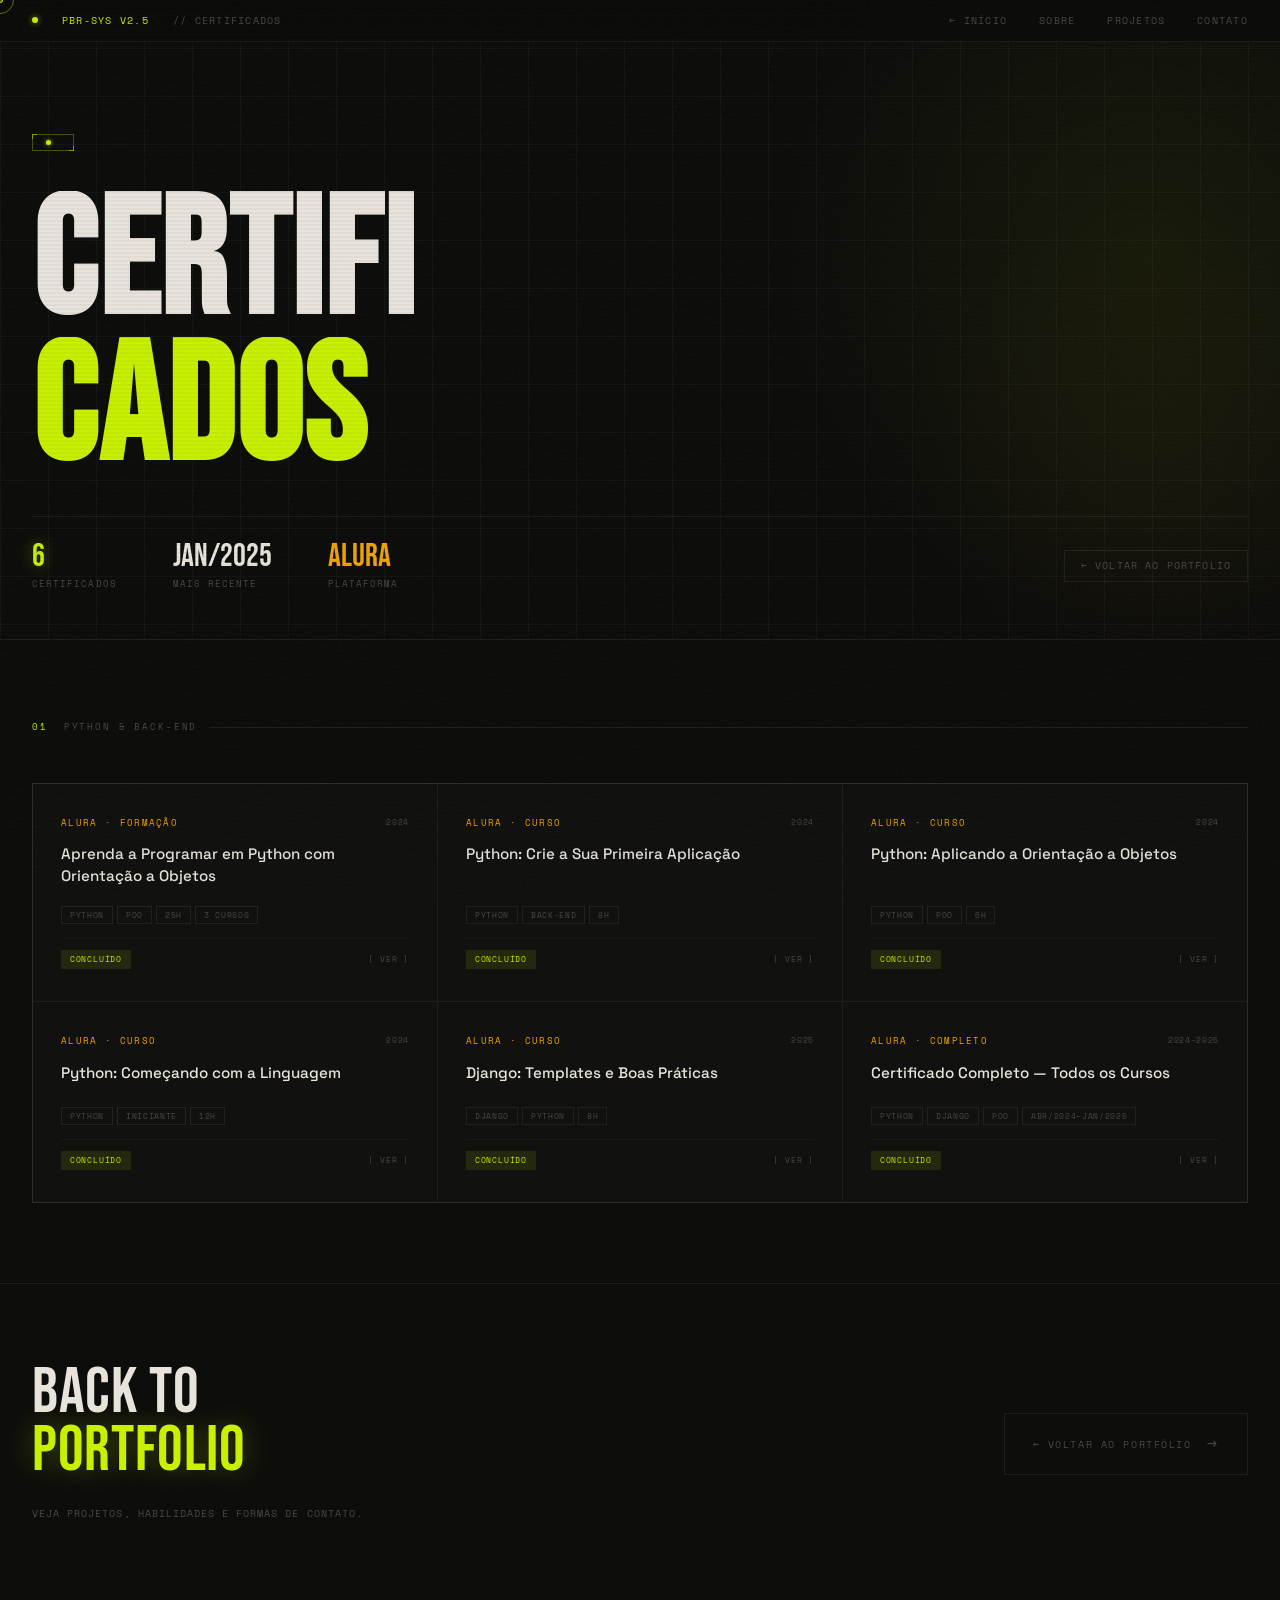
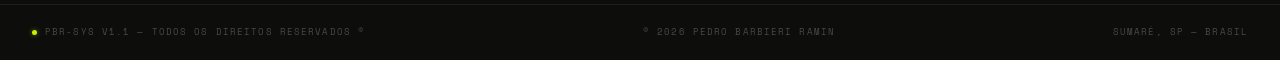
==== commit 23e4351a: "unfinished certificates" ====
--- a/certificados.html
+++ b/certificados.html
@@ -4,6 +4,7 @@
 <meta charset="UTF-8"/>
 <meta name="viewport" content="width=device-width, initial-scale=1.0"/>
 <title>PBR-SYS // Certificados</title>
+<link rel="icon" type="image/png" href="icon.png"/>
 <link rel="preconnect" href="https://fonts.googleapis.com"/>
 <link rel="preconnect" href="https://fonts.gstatic.com" crossorigin/>
 <link href="https://fonts.googleapis.com/css2?family=Space+Grotesk:wght@300;400;500;600;700&family=Space+Mono:ital,wght@0,400;0,700;1,400&family=Bebas+Neue&display=swap" rel="stylesheet"/>
@@ -62,12 +63,12 @@
 
     <div class="cert-hero-meta">
       <div class="cert-hero-stat">
-        <span class="cert-stat-num hi">5+</span>
-        <span class="cert-stat-label">Certificações</span>
+        <span class="cert-stat-num hi">6</span>
+        <span class="cert-stat-label">Certificados</span>
       </div>
       <div class="cert-hero-stat">
-        <span class="cert-stat-num">2024</span>
-        <span class="cert-stat-label">Último certificado</span>
+        <span class="cert-stat-num">Jan/2025</span>
+        <span class="cert-stat-label">Mais recente</span>
       </div>
       <div class="cert-hero-stat">
         <span class="cert-stat-num" style="color:var(--accent2)">Alura</span>
@@ -84,22 +85,18 @@
      CERTIFICADOS
 
      COMO ADICIONAR UM CERTIFICADO:
-     Dentro de <div class="cert-grid">, copie o bloco abaixo e preencha:
-
-     <a class="cert-card reveal" href="URL_DO_CERTIFICADO" target="_blank" rel="noopener">
-       <div class="cert-header">
-         <div class="cert-platform">Alura</div>
-         <div class="cert-date">ANO</div>
-       </div>
-       <div class="cert-name">Nome do Curso</div>
-       <div class="cert-tags">
-         <span class="ptag">Tecnologia</span>
-       </div>
-       <div class="cert-footer">
-         <span class="cert-status status-done">Concluído</span>
-         <span class="cert-arrow">↗</span>
-       </div>
-     </a>
+     1. Crie a pasta  certs/  dentro do projeto (se não existir)
+     2. Coloque o PDF lá com o nome:  certs/cert-XX.pdf
+     3. Copie um bloco <div class="cert-card reveal" ...>
+     4. Preencha os atributos data-cert-* e o conteúdo interno
+
+     RENOMEIE SEUS PDFs ASSIM:
+       cert-01.pdf → Formação: Aprenda a Programar em Python com OO
+       cert-02.pdf → Python: Crie a Sua Primeira Aplicação
+       cert-03.pdf → Python: Aplicando a Orientação a Objetos
+       cert-04.pdf → Python: Começando com a Linguagem
+       cert-05.pdf → Django: Templates e Boas Práticas
+       cert-06.pdf → Certificado Completo (o PDF com todos os cursos)
 ══════════════════════════════════════════════ -->
 <section class="sec" id="certs-python">
   <div class="sec-label">
@@ -108,93 +105,137 @@
 
   <div class="cert-grid">
 
-    <!-- CERT-01 -->
-    <a class="cert-card reveal" href="#" target="_blank" rel="noopener">
-      <div class="cert-header">
-        <div class="cert-platform">Alura</div>
+    <!-- CERT-01 — Formação completa -->
+    <div class="cert-card reveal"
+         data-cert-img="certs/cert-01.pdf"
+         data-cert-id="CERT-01"
+         data-cert-name="Formação: Aprenda a Programar em Python com Orientação a Objetos"
+         data-cert-platform="Formação · Alura · Dez/2024">
+      <div class="cert-header">
+        <div class="cert-platform">Alura · Formação</div>
         <div class="cert-date">2024</div>
       </div>
-      <div class="cert-name">Python para Back-end</div>
+      <div class="cert-name">Aprenda a Programar em Python com Orientação a Objetos</div>
+      <div class="cert-tags">
+        <span class="ptag">Python</span>
+        <span class="ptag">POO</span>
+        <span class="ptag">25h</span>
+        <span class="ptag">3 cursos</span>
+      </div>
+      <div class="cert-footer">
+        <span class="cert-status status-done">Concluído</span>
+        <span class="cert-arrow">[ ver ]</span>
+      </div>
+    </div>
+
+    <!-- CERT-02 -->
+    <div class="cert-card reveal"
+         data-cert-img="certs/cert-02.pdf"
+         data-cert-id="CERT-02"
+         data-cert-name="Python: Crie a Sua Primeira Aplicação"
+         data-cert-platform="Curso · Alura · Ago/2024">
+      <div class="cert-header">
+        <div class="cert-platform">Alura · Curso</div>
+        <div class="cert-date">2024</div>
+      </div>
+      <div class="cert-name">Python: Crie a Sua Primeira Aplicação</div>
       <div class="cert-tags">
         <span class="ptag">Python</span>
         <span class="ptag">Back-end</span>
-        <span class="ptag">APIs</span>
-      </div>
-      <div class="cert-footer">
-        <span class="cert-status status-done">Concluído</span>
-        <span class="cert-arrow">↗</span>
-      </div>
-    </a>
-
-    <!-- CERT-02 — adicione o link e nome reais -->
-    <a class="cert-card reveal" href="#" target="_blank" rel="noopener">
-      <div class="cert-header">
-        <div class="cert-platform">Alura</div>
+        <span class="ptag">8h</span>
+      </div>
+      <div class="cert-footer">
+        <span class="cert-status status-done">Concluído</span>
+        <span class="cert-arrow">[ ver ]</span>
+      </div>
+    </div>
+
+    <!-- CERT-03 -->
+    <div class="cert-card reveal"
+         data-cert-img="certs/cert-03.pdf"
+         data-cert-id="CERT-03"
+         data-cert-name="Python: Aplicando a Orientação a Objetos"
+         data-cert-platform="Curso · Alura · Nov/2024">
+      <div class="cert-header">
+        <div class="cert-platform">Alura · Curso</div>
         <div class="cert-date">2024</div>
       </div>
-      <div class="cert-name">Adicione o nome do certificado aqui</div>
-      <div class="cert-tags">
-        <span class="ptag">Python</span>
-      </div>
-      <div class="cert-footer">
-        <span class="cert-status status-done">Concluído</span>
-        <span class="cert-arrow">↗</span>
-      </div>
-    </a>
-
-    <!-- CERT-03 — adicione o link e nome reais -->
-    <a class="cert-card reveal" href="#" target="_blank" rel="noopener">
-      <div class="cert-header">
-        <div class="cert-platform">Alura</div>
+      <div class="cert-name">Python: Aplicando a Orientação a Objetos</div>
+      <div class="cert-tags">
+        <span class="ptag">Python</span>
+        <span class="ptag">POO</span>
+        <span class="ptag">6h</span>
+      </div>
+      <div class="cert-footer">
+        <span class="cert-status status-done">Concluído</span>
+        <span class="cert-arrow">[ ver ]</span>
+      </div>
+    </div>
+
+    <!-- CERT-04 -->
+    <div class="cert-card reveal"
+         data-cert-img="certs/cert-04.pdf"
+         data-cert-id="CERT-04"
+         data-cert-name="Python: Começando com a Linguagem"
+         data-cert-platform="Curso · Alura · Mai/2024">
+      <div class="cert-header">
+        <div class="cert-platform">Alura · Curso</div>
         <div class="cert-date">2024</div>
       </div>
-      <div class="cert-name">Adicione o nome do certificado aqui</div>
-      <div class="cert-tags">
-        <span class="ptag">Python</span>
-      </div>
-      <div class="cert-footer">
-        <span class="cert-status status-done">Concluído</span>
-        <span class="cert-arrow">↗</span>
-      </div>
-    </a>
-
-    <!-- CERT-04 — adicione o link e nome reais -->
-    <a class="cert-card reveal" href="#" target="_blank" rel="noopener">
-      <div class="cert-header">
-        <div class="cert-platform">Alura</div>
-        <div class="cert-date">2024</div>
-      </div>
-      <div class="cert-name">Adicione o nome do certificado aqui</div>
-      <div class="cert-tags">
-        <span class="ptag">Python</span>
-      </div>
-      <div class="cert-footer">
-        <span class="cert-status status-done">Concluído</span>
-        <span class="cert-arrow">↗</span>
-      </div>
-    </a>
-
-    <!-- CERT-05 — adicione o link e nome reais -->
-    <a class="cert-card reveal" href="#" target="_blank" rel="noopener">
-      <div class="cert-header">
-        <div class="cert-platform">Alura</div>
-        <div class="cert-date">2024</div>
-      </div>
-      <div class="cert-name">Adicione o nome do certificado aqui</div>
-      <div class="cert-tags">
-        <span class="ptag">Python</span>
-      </div>
-      <div class="cert-footer">
-        <span class="cert-status status-done">Concluído</span>
-        <span class="cert-arrow">↗</span>
-      </div>
-    </a>
-
-    <!-- SLOT VAZIO — próximos certificados -->
-    <div class="cert-card cert-empty reveal">
-      <div class="proj-empty-icon">[ + ]</div>
-      <div class="proj-empty-text">
-        Próximo certificado<br/>em andamento
+      <div class="cert-name">Python: Começando com a Linguagem</div>
+      <div class="cert-tags">
+        <span class="ptag">Python</span>
+        <span class="ptag">Iniciante</span>
+        <span class="ptag">12h</span>
+      </div>
+      <div class="cert-footer">
+        <span class="cert-status status-done">Concluído</span>
+        <span class="cert-arrow">[ ver ]</span>
+      </div>
+    </div>
+
+    <!-- CERT-05 -->
+    <div class="cert-card reveal"
+         data-cert-img="certs/cert-05.pdf"
+         data-cert-id="CERT-05"
+         data-cert-name="Django: Templates e Boas Práticas"
+         data-cert-platform="Curso · Alura · Jan/2025">
+      <div class="cert-header">
+        <div class="cert-platform">Alura · Curso</div>
+        <div class="cert-date">2025</div>
+      </div>
+      <div class="cert-name">Django: Templates e Boas Práticas</div>
+      <div class="cert-tags">
+        <span class="ptag">Django</span>
+        <span class="ptag">Python</span>
+        <span class="ptag">8h</span>
+      </div>
+      <div class="cert-footer">
+        <span class="cert-status status-done">Concluído</span>
+        <span class="cert-arrow">[ ver ]</span>
+      </div>
+    </div>
+
+    <!-- CERT-06 — Certificado completo -->
+    <div class="cert-card reveal"
+         data-cert-img="certs/cert-06.pdf"
+         data-cert-id="CERT-06"
+         data-cert-name="Certificado Completo — Todos os Cursos Alura"
+         data-cert-platform="Certificado Completo · Alura · 2024–2025">
+      <div class="cert-header">
+        <div class="cert-platform">Alura · Completo</div>
+        <div class="cert-date">2024–2025</div>
+      </div>
+      <div class="cert-name">Certificado Completo — Todos os Cursos</div>
+      <div class="cert-tags">
+        <span class="ptag">Python</span>
+        <span class="ptag">Django</span>
+        <span class="ptag">POO</span>
+        <span class="ptag">Abr/2024–Jan/2025</span>
+      </div>
+      <div class="cert-footer">
+        <span class="cert-status status-done">Concluído</span>
+        <span class="cert-arrow">[ ver ]</span>
       </div>
     </div>
 
@@ -227,6 +268,67 @@
   <div>Sumaré, SP — Brasil</div>
 </footer>
 
+<!-- ── MODAL DE CERTIFICADO ───────────────────── -->
+<div id="cert-modal" role="dialog" aria-modal="true" aria-label="Visualizar certificado">
+  <div class="cm-overlay"></div>
+  <div class="cm-box">
+    <div class="cm-header">
+      <span class="cm-id">CERT-01</span>
+      <span class="cm-platform">Alura · 2024</span>
+      <button class="cm-close" aria-label="Fechar">[ ESC ]</button>
+    </div>
+    <div class="cm-img-wrap">
+      <iframe class="cm-frame" src="" title="Certificado" allowfullscreen></iframe>
+      <div class="cm-scan"></div>
+    </div>
+    <div class="cm-footer">
+      <span class="cm-name"></span>
+      <span class="cm-hint">ESC ou clique fora para fechar</span>
+    </div>
+  </div>
+</div>
+
 <script src="main.js"></script>
+<script>
+/* ── MODAL DE CERTIFICADOS ───────────────────── */
+(function initCertModal() {
+  var modal    = document.getElementById('cert-modal');
+  if (!modal) return;
+
+  var overlay  = modal.querySelector('.cm-overlay');
+  var frame    = modal.querySelector('.cm-frame');
+  var idEl     = modal.querySelector('.cm-id');
+  var nameEl   = modal.querySelector('.cm-name');
+  var platEl   = modal.querySelector('.cm-platform');
+  var closeBtn = modal.querySelector('.cm-close');
+
+  function openModal(card) {
+    var src = card.dataset.certImg;
+    if (!src) return;
+    frame.src          = src;
+    idEl.textContent   = card.dataset.certId       || 'CERT';
+    nameEl.textContent = card.dataset.certName     || '';
+    platEl.textContent = card.dataset.certPlatform || 'Alura';
+    modal.classList.add('open');
+    document.body.style.overflow = 'hidden';
+  }
+
+  function closeModal() {
+    modal.classList.remove('open');
+    document.body.style.overflow = '';
+    setTimeout(function() { frame.src = ''; }, 350);
+  }
+
+  document.querySelectorAll('.cert-card[data-cert-img]').forEach(function(card) {
+    card.addEventListener('click', function() { openModal(card); });
+  });
+
+  closeBtn.addEventListener('click', closeModal);
+  overlay.addEventListener('click', closeModal);
+  document.addEventListener('keydown', function(e) {
+    if (e.key === 'Escape' && modal.classList.contains('open')) closeModal();
+  });
+})();
+</script>
 </body>
 </html>
--- a/style.css
+++ b/style.css
@@ -502,7 +502,7 @@
   animation:badgeBreathe 4s ease-in-out infinite;
 }
 .skill-row{
-  display:flex;justify-content:space-between;align-items:center;
+  display:flex;align-items:center;
   padding:.5rem 0;
   border-bottom:1px solid var(--line2);
   position:relative;
@@ -516,10 +516,11 @@
   transition:width .35s cubic-bezier(.16,1,.3,1);
 }
 .skill-row:hover::before{width:100%}
-.sk-name{font-size:.82rem;color:var(--ink);position:relative;z-index:1}
+.sk-name{font-size:.82rem;color:var(--ink);position:relative;z-index:1;flex:1}
 .sk-lvl{
   font-family:var(--mono);font-size:.55rem;
   letter-spacing:.08em;position:relative;z-index:1;
+  min-width:8em;text-align:right;
 }
 .lvl-hi{color:var(--accent)}
 .lvl-mid{color:var(--accent2)}
@@ -813,6 +814,87 @@
 .reveal:nth-child(3){transition-delay:.16s}
 .reveal:nth-child(4){transition-delay:.24s}
 
+/* ── CONHECIMENTOS TÉCNICOS ──────────────────── */
+.kb-grid{
+  display:grid;
+  grid-template-columns:repeat(3,1fr);
+  gap:1px;
+  background:var(--line);
+  border:1px solid var(--line);
+}
+.kb-card{
+  background:var(--bg2);
+  padding:1.75rem;
+  display:flex;flex-direction:column;gap:1rem;
+  position:relative;
+  transition:background .3s;
+  overflow:hidden;
+}
+/* barra accent esquerda no hover */
+.kb-card::before{
+  content:'';
+  position:absolute;left:0;top:0;bottom:0;
+  width:2px;background:var(--accent);
+  transform:scaleY(0);transform-origin:bottom;
+  transition:transform .4s cubic-bezier(.16,1,.3,1);
+}
+/* glow no fundo ao hover */
+.kb-card::after{
+  content:'';
+  position:absolute;inset:0;
+  background:radial-gradient(ellipse at 0% 100%,rgba(200,240,0,0.05),transparent 70%);
+  opacity:0;
+  transition:opacity .4s;
+}
+.kb-card:hover{background:var(--bg3)}
+.kb-card:hover::before{transform:scaleY(1)}
+.kb-card:hover::after{opacity:1}
+.kb-card:hover .kb-dot{opacity:1;box-shadow:0 0 8px rgba(200,240,0,0.6)}
+
+.kb-header{
+  display:flex;justify-content:space-between;align-items:center;
+}
+.kb-id{
+  font-family:var(--mono);font-size:.52rem;
+  letter-spacing:.15em;color:var(--accent);
+  text-transform:uppercase;
+}
+.kb-dot{
+  width:5px;height:5px;border-radius:50%;
+  background:var(--accent);
+  opacity:.25;
+  transition:opacity .3s,box-shadow .3s;
+}
+.kb-title{
+  font-family:var(--sans);font-size:.92rem;
+  font-weight:500;color:var(--ink);line-height:1.3;
+}
+.kb-tags{
+  display:flex;flex-wrap:wrap;gap:.35rem;
+  margin-top:auto;
+  padding-top:.75rem;
+  border-top:1px solid var(--line2);
+}
+.kb-tags .ptag{
+  color:var(--ink2);
+  border-color:rgba(200,240,0,0.22);
+}
+.kb-card:hover .kb-tags .ptag{
+  color:var(--ink);
+  border-color:rgba(200,240,0,0.4);
+}
+
+/* stagger para os 9 cards */
+.kb-grid .reveal:nth-child(1){transition-delay:0s}
+.kb-grid .reveal:nth-child(2){transition-delay:.05s}
+.kb-grid .reveal:nth-child(3){transition-delay:.10s}
+.kb-grid .reveal:nth-child(4){transition-delay:.15s}
+.kb-grid .reveal:nth-child(5){transition-delay:.20s}
+.kb-grid .reveal:nth-child(6){transition-delay:.25s}
+.kb-grid .reveal:nth-child(7){transition-delay:.30s}
+.kb-grid .reveal:nth-child(8){transition-delay:.35s}
+.kb-grid .reveal:nth-child(9){transition-delay:.40s}
+
 /* ══════════════════════════════════════════════
    PÁGINA DE CERTIFICADOS
 ══════════════════════════════════════════════ */
@@ -1024,6 +1106,97 @@
 .cert-link:hover{color:var(--ink);letter-spacing:.14em}
 .cert-link:hover::after{transform:scaleX(1)}
 
+/* cursor pointer nos cards clicáveis */
+.cert-card[data-cert-img]{cursor:pointer}
+.cert-card[data-cert-img] .cert-arrow{
+  font-family:var(--mono);font-size:.5rem;
+  letter-spacing:.1em;text-transform:uppercase;
+}
+
+/* ── MODAL DE CERTIFICADO ────────────────────── */
+#cert-modal{
+  position:fixed;inset:0;
+  z-index:8500;
+  display:flex;align-items:center;justify-content:center;
+  padding:1.5rem;
+  opacity:0;pointer-events:none;
+  transition:opacity .3s;
+}
+#cert-modal.open{opacity:1;pointer-events:auto}
+.cm-overlay{
+  position:absolute;inset:0;
+  background:rgba(13,13,11,0.95);
+  backdrop-filter:blur(10px);
+}
+.cm-box{
+  position:relative;z-index:1;
+  background:var(--bg2);
+  border:1px solid var(--line);
+  width:100%;max-width:900px;
+  max-height:92vh;
+  display:flex;flex-direction:column;
+  transform:translateY(20px) scale(.98);
+  transition:transform .35s cubic-bezier(.16,1,.3,1);
+}
+#cert-modal.open .cm-box{transform:translateY(0) scale(1)}
+/* corner brackets no modal */
+.cm-box::before,.cm-box::after{
+  content:'';position:absolute;
+  width:14px;height:14px;
+  border-color:rgba(200,240,0,0.45);
+  border-style:solid;pointer-events:none;
+}
+.cm-box::before{top:-1px;left:-1px;border-width:1px 0 0 1px}
+.cm-box::after{bottom:-1px;right:-1px;border-width:0 1px 1px 0}
+.cm-header{
+  display:flex;align-items:center;gap:1rem;
+  padding:.65rem 1.25rem;
+  border-bottom:1px solid var(--line);
+  font-family:var(--mono);font-size:.58rem;
+  letter-spacing:.15em;text-transform:uppercase;
+  flex-shrink:0;
+}
+.cm-id{color:var(--accent)}
+.cm-platform{color:var(--accent2);margin-right:auto}
+.cm-close{
+  background:none;border:1px solid var(--line);
+  color:var(--ink3);font-family:var(--mono);
+  font-size:.55rem;letter-spacing:.1em;
+  padding:.3rem .65rem;cursor:pointer;
+  transition:color .2s,border-color .2s,background .2s;
+}
+.cm-close:hover{
+  color:var(--accent);
+  border-color:rgba(200,240,0,0.35);
+  background:rgba(200,240,0,0.04);
+}
+.cm-img-wrap{
+  position:relative;overflow:hidden;
+  flex:1;min-height:0;
+  background:var(--bg);
+  display:flex;align-items:center;justify-content:center;
+}
+.cm-img{
+  max-width:100%;max-height:calc(92vh - 110px);
+  object-fit:contain;display:block;
+}
+.cm-scan{
+  position:absolute;inset:0;
+  background:repeating-linear-gradient(
+    0deg,transparent,transparent 2px,
+    rgba(0,0,0,0.03) 2px,rgba(0,0,0,0.03) 4px
+  );
+  pointer-events:none;
+}
+.cm-footer{
+  display:flex;justify-content:space-between;align-items:center;
+  padding:.6rem 1.25rem;
+  border-top:1px solid var(--line);
+  font-family:var(--mono);flex-shrink:0;
+}
+.cm-name{font-size:.65rem;letter-spacing:.06em;color:var(--ink)}
+.cm-hint{font-size:.5rem;letter-spacing:.12em;color:var(--ink3);text-transform:uppercase}
+
 /* ── RESPONSIVE (certificados) ───────────────── */
 @media(max-width:768px){
   #cert-hero{padding:5rem 1.25rem 2.5rem;min-height:50vh}
@@ -1033,6 +1206,10 @@
   .cert-hero-back{margin-left:0;width:100%}
   .cert-cta-sec{grid-template-columns:1fr;gap:2rem}
   .cert-cta-btn{width:100%;justify-content:center}
+  /* modal mobile */
+  #cert-modal{padding:.5rem}
+  .cm-hint{display:none}
+  .cm-header{gap:.5rem}
 }
 @media(max-width:420px){
   #cert-hero{padding:4.5rem 1rem 2rem}
@@ -1111,6 +1288,10 @@
   #habilidades .skill-blocks{grid-template-columns:1fr}
   .skill-block{padding:1.5rem 1.25rem}
 
+  /* ── conhecimentos ───────────────────────── */
+  .kb-grid{grid-template-columns:repeat(2,1fr)}
+  .kb-card{padding:1.4rem}
+
   /* ── projetos ────────────────────────────── */
   #projetos .proj-list{grid-template-columns:1fr}
   .proj-item{padding:2rem 1.5rem}
@@ -1162,6 +1343,10 @@
   /* skill rows */
   .skill-block{padding:1.25rem 1rem}
 
+  /* conhecimentos */
+  .kb-grid{grid-template-columns:1fr}
+  .kb-card{padding:1.25rem 1rem}
+
   /* contato */
   .contact-cta{font-size:clamp(2.4rem,12vw,3.5rem)}
   .clink{padding:.9rem 1rem}
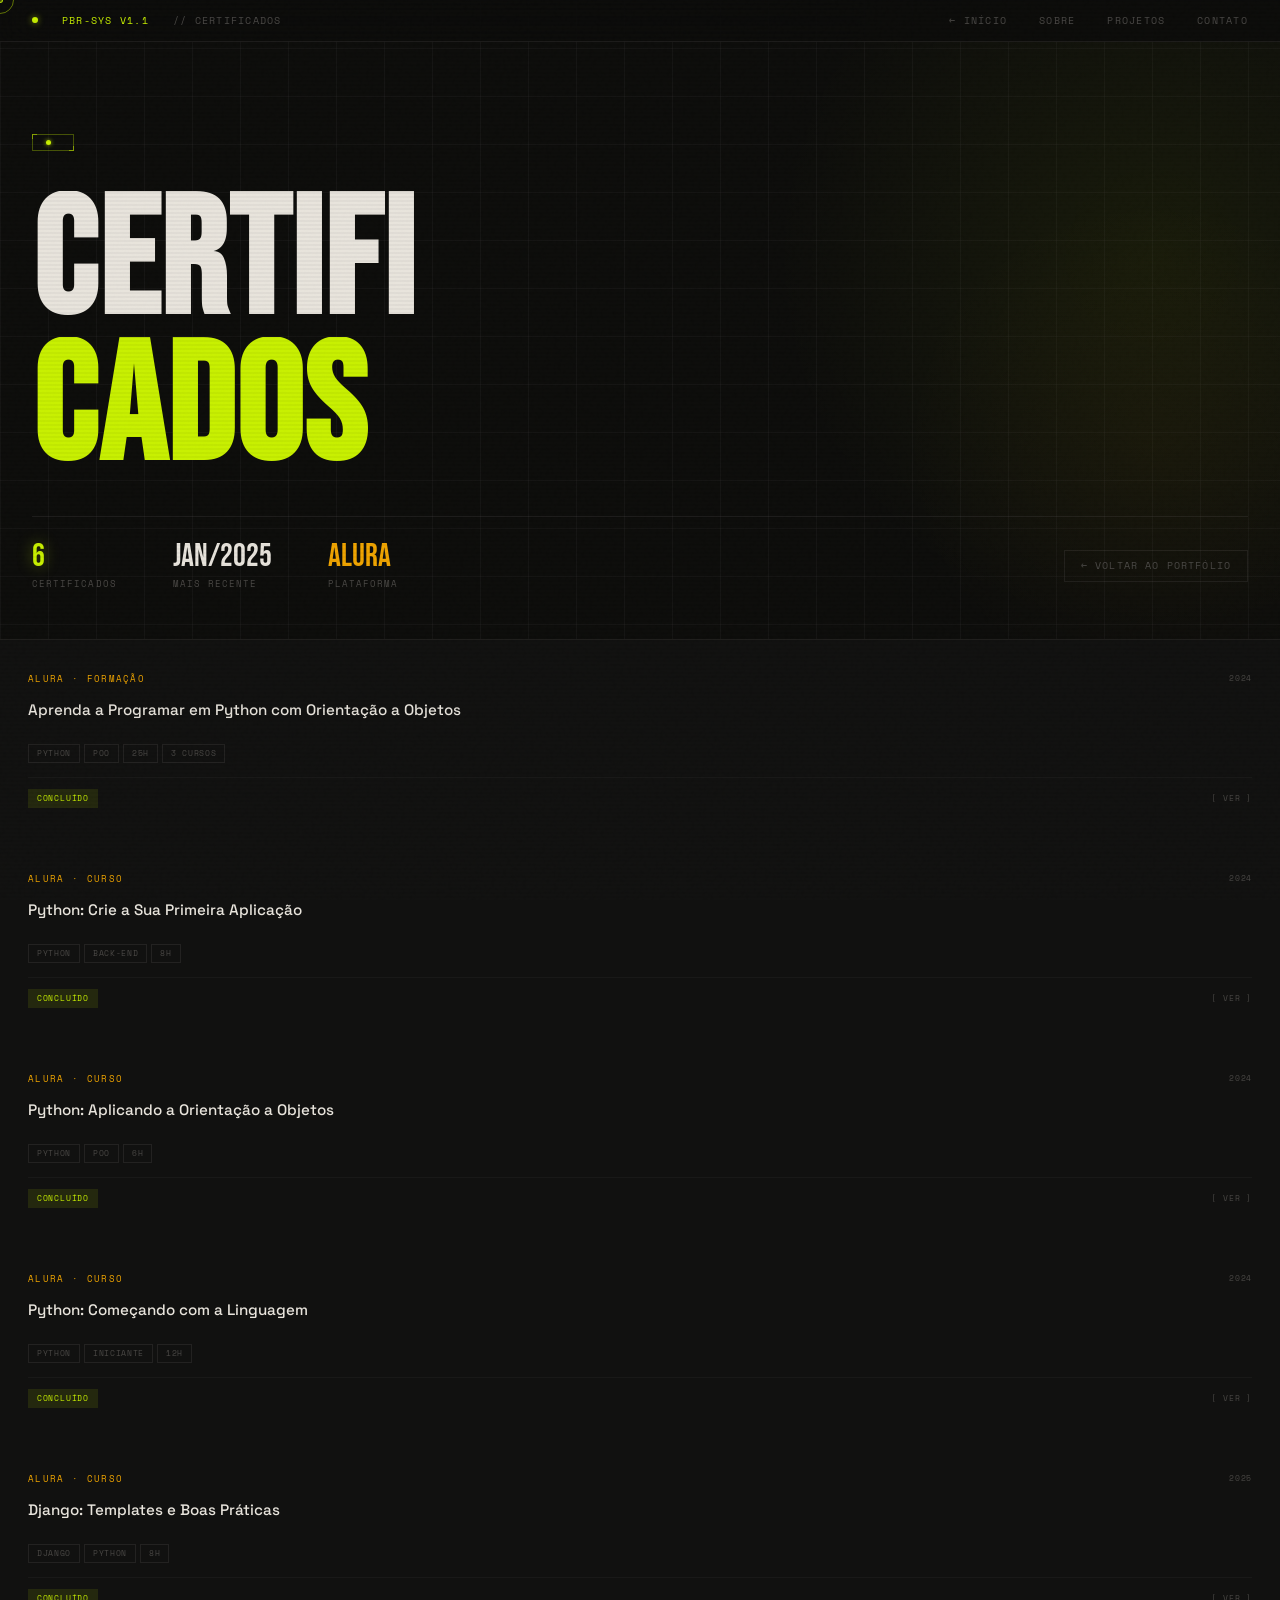
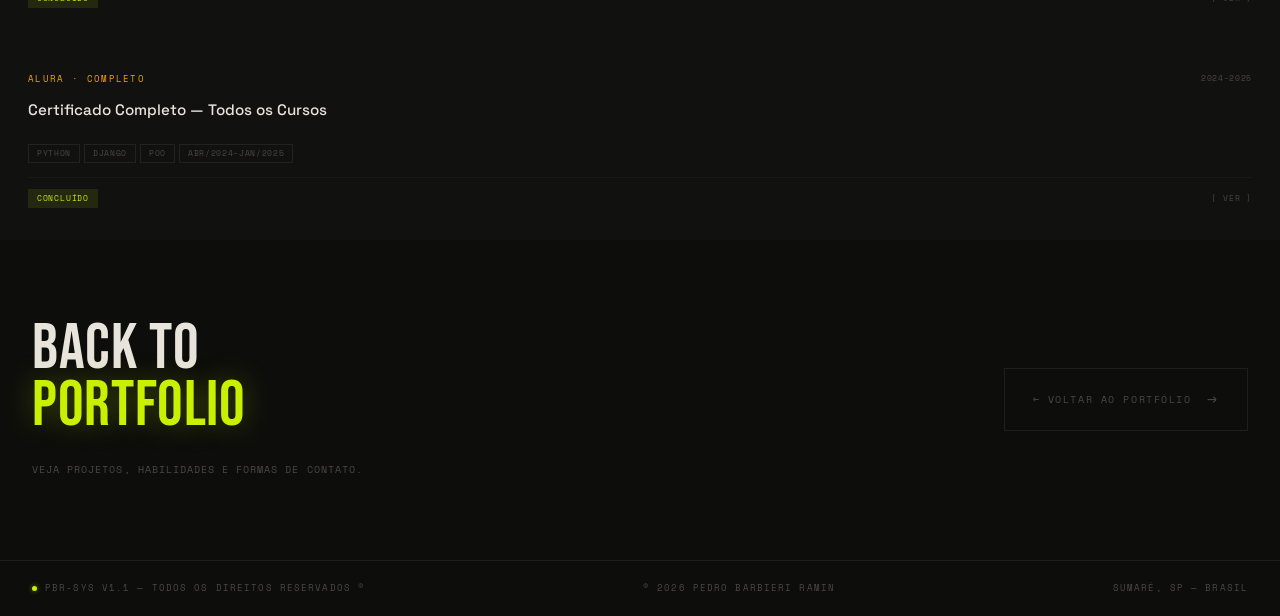
==== commit e1ace7fe: "final adjusts v1.1" ====
--- a/certificados.html
+++ b/certificados.html
@@ -33,7 +33,7 @@
 <div id="topbar">
   <div class="tb-left">
     <div class="tb-dot"></div>
-    <span class="tb-sys">PBR-SYS v2.5</span>
+    <span class="tb-sys">PBR-SYS v1.1</span>
     <span>// Certificados</span>
   </div>
   <nav class="tb-right">
@@ -84,20 +84,12 @@
 <!-- ══════════════════════════════════════════════
      CERTIFICADOS
 
-     COMO ADICIONAR UM CERTIFICADO:
-     1. Crie a pasta  certs/  dentro do projeto (se não existir)
-     2. Coloque o PDF lá com o nome:  certs/cert-XX.pdf
-     3. Copie um bloco <div class="cert-card reveal" ...>
-     4. Preencha os atributos data-cert-* e o conteúdo interno
-
-     RENOMEIE SEUS PDFs ASSIM:
-       cert-01.pdf → Formação: Aprenda a Programar em Python com OO
-       cert-02.pdf → Python: Crie a Sua Primeira Aplicação
-       cert-03.pdf → Python: Aplicando a Orientação a Objetos
-       cert-04.pdf → Python: Começando com a Linguagem
-       cert-05.pdf → Django: Templates e Boas Práticas
-       cert-06.pdf → Certificado Completo (o PDF com todos os cursos)
-══════════════════════════════════════════════ -->
+     ADICIONAR UM CERTIFICADO:
+     1. Criar a pasta  certs/  dentro do projeto (se não existir)
+     2. Colocar o PDF lá com o nome:  certs/cert-XX.pdf
+     3. Copiar um bloco <div class="cert-card reveal" ...>
+     4. Preencher os atributos data-cert-* e o conteúdo interno
+
 <section class="sec" id="certs-python">
   <div class="sec-label">
     <span class="sec-num">01</span> Python &amp; Back-end
--- a/style.css
+++ b/style.css
@@ -1174,11 +1174,12 @@
   position:relative;overflow:hidden;
   flex:1;min-height:0;
   background:var(--bg);
-  display:flex;align-items:center;justify-content:center;
-}
-.cm-img{
-  max-width:100%;max-height:calc(92vh - 110px);
-  object-fit:contain;display:block;
+}
+.cm-frame{
+  width:100%;height:100%;
+  min-height:480px;
+  border:none;display:block;
+  background:var(--bg);
 }
 .cm-scan{
   position:absolute;inset:0;
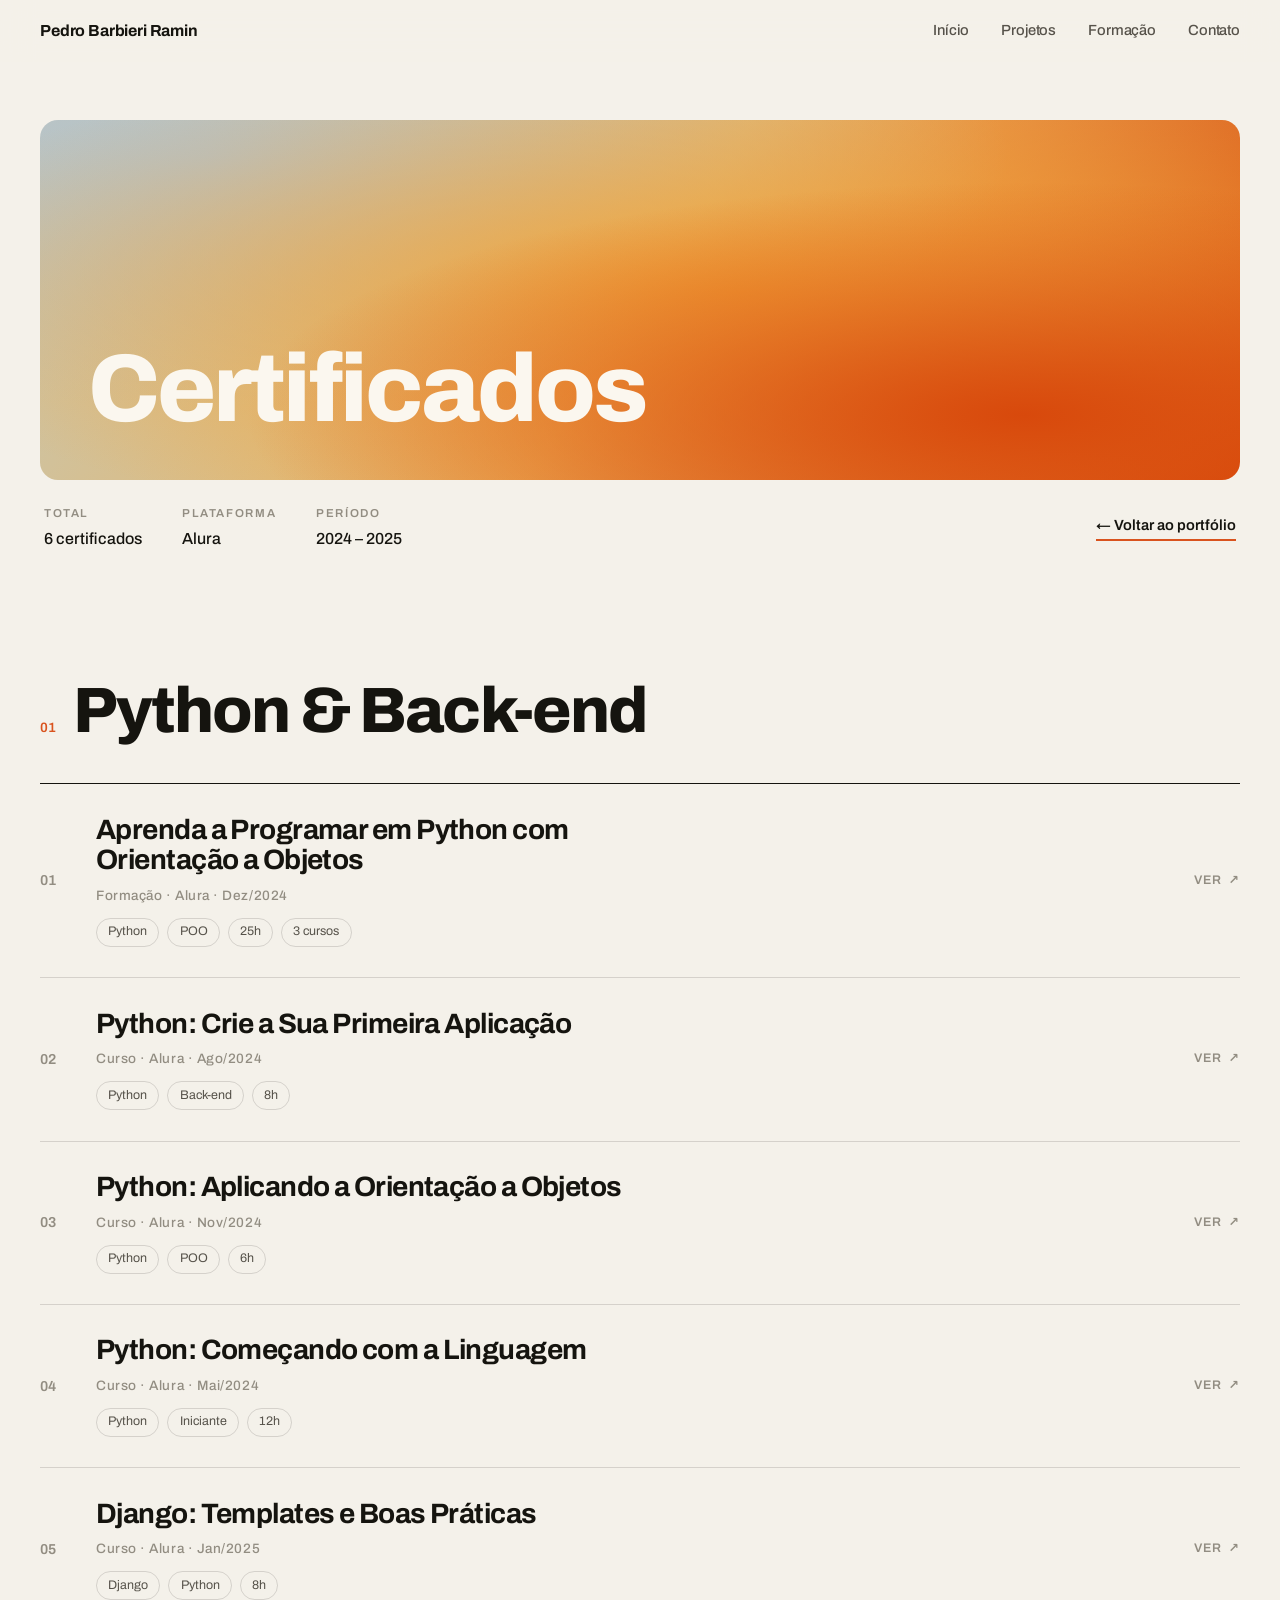
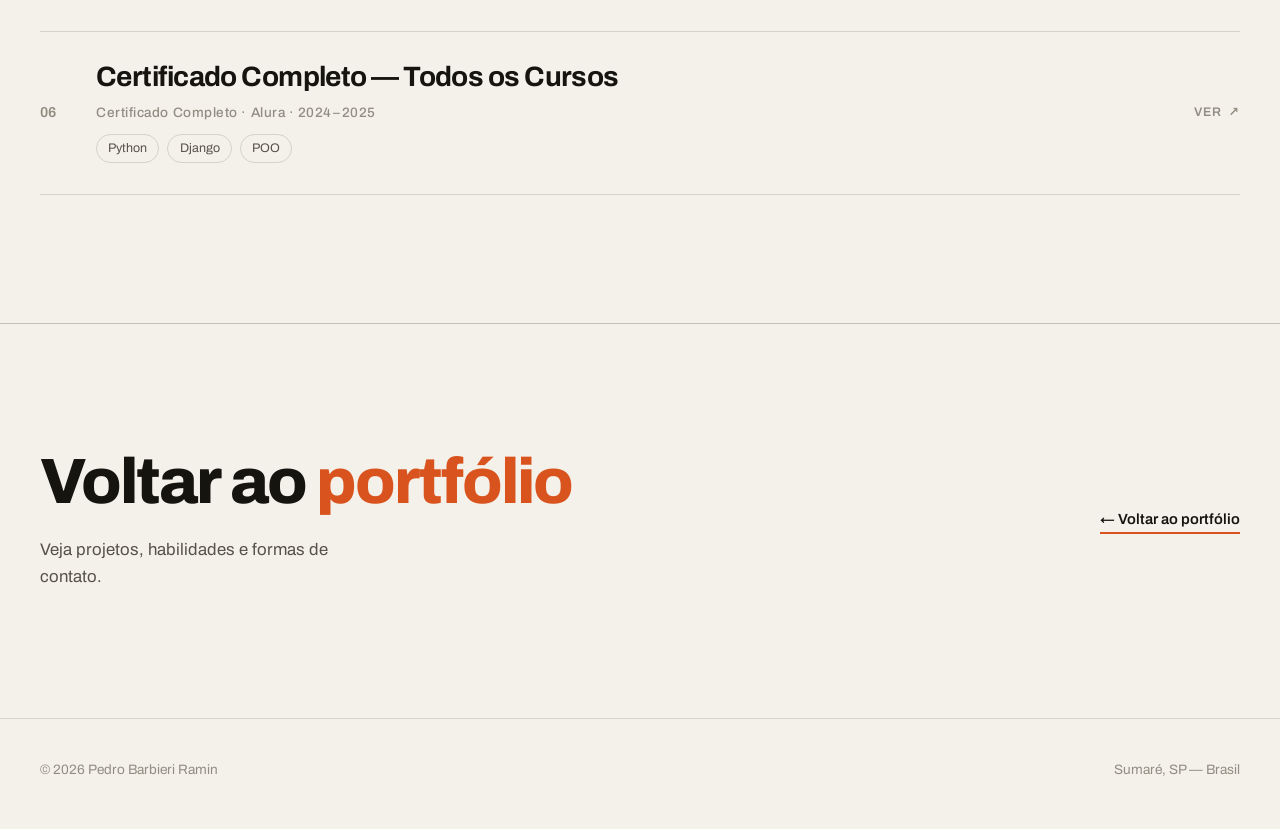
==== commit deca159d: "full rework" ====
--- a/certificados.html
+++ b/certificados.html
@@ -3,80 +3,47 @@
 <head>
 <meta charset="UTF-8"/>
 <meta name="viewport" content="width=device-width, initial-scale=1.0"/>
-<title>PBR-SYS // Certificados</title>
+<title>Certificados — Pedro Barbieri Ramin</title>
 <link rel="icon" type="image/png" href="icon.png"/>
 <link rel="preconnect" href="https://fonts.googleapis.com"/>
 <link rel="preconnect" href="https://fonts.gstatic.com" crossorigin/>
-<link href="https://fonts.googleapis.com/css2?family=Space+Grotesk:wght@300;400;500;600;700&family=Space+Mono:ital,wght@0,400;0,700;1,400&family=Bebas+Neue&display=swap" rel="stylesheet"/>
+<link href="https://fonts.googleapis.com/css2?family=Archivo:wght@400;500;600;700;800;900&display=swap" rel="stylesheet"/>
 <link rel="stylesheet" href="style.css"/>
 </head>
 <body>
 
-<!-- SCROLL PROGRESS -->
-<div id="scroll-progress"></div>
-
-<!-- CURSOR -->
-<div id="cur"></div>
-<div id="cur-ring"></div>
-
-<!-- COPY TOAST -->
-<div class="copy-toast" id="copy-toast"></div>
-
-<!-- ── LOADER ─────────────────────────────────── -->
-<div id="loader">
-  <div class="ld-label">Carregando certificados</div>
-  <div class="ld-bar-wrap"><div class="ld-bar"></div></div>
-  <div class="ld-pct">0%</div>
-</div>
-
 <!-- ── TOPBAR ─────────────────────────────────── -->
-<div id="topbar">
-  <div class="tb-left">
-    <div class="tb-dot"></div>
-    <span class="tb-sys">PBR-SYS v1.1</span>
-    <span>// Certificados</span>
-  </div>
-  <nav class="tb-right">
-    <a class="tb-nav" href="index.html">← Início</a>
-    <a class="tb-nav" href="index.html#sobre">Sobre</a>
-    <a class="tb-nav" href="index.html#projetos">Projetos</a>
-    <a class="tb-nav" href="index.html#contato">Contato</a>
+<header id="topbar">
+  <a class="tb-brand" href="index.html">Pedro Barbieri Ramin</a>
+  <nav class="tb-nav">
+    <a href="index.html">Início</a>
+    <a href="index.html#projetos">Projetos</a>
+    <a href="index.html#formacao">Formação</a>
+    <a href="index.html#contato">Contato</a>
   </nav>
-</div>
-
-<!-- ── CERT HERO ──────────────────────────────── -->
-<section id="cert-hero">
-  <div class="h-grid"></div>
-  <div class="h-glow"></div>
-  <div class="h-glow2"></div>
-
-  <div class="cert-hero-inner">
-    <div class="stamp">
-      <span class="stamp-dot"></span>
-      Alura · Formação Certificada
-    </div>
-
-    <h1 class="cert-title">
-      <span class="line"><span>CERTIFI</span></span>
-      <span class="line"><span>CADOS</span></span>
-    </h1>
-
-    <div class="cert-hero-meta">
-      <div class="cert-hero-stat">
-        <span class="cert-stat-num hi">6</span>
-        <span class="cert-stat-label">Certificados</span>
-      </div>
-      <div class="cert-hero-stat">
-        <span class="cert-stat-num">Jan/2025</span>
-        <span class="cert-stat-label">Mais recente</span>
-      </div>
-      <div class="cert-hero-stat">
-        <span class="cert-stat-num" style="color:var(--accent2)">Alura</span>
-        <span class="cert-stat-label">Plataforma</span>
-      </div>
-      <div class="cert-hero-stat cert-hero-back">
-        <a class="cert-back-link" href="index.html">← Voltar ao portfólio</a>
-      </div>
+</header>
+
+<!-- ── HERO ───────────────────────────────────── -->
+<section class="cert-hero">
+  <div class="cert-banner">
+    <h1>Certificados</h1>
+  </div>
+
+  <div class="cert-meta">
+    <div class="cert-meta-item">
+      <span class="cert-meta-k">Total</span>
+      <span class="cert-meta-v">6 certificados</span>
+    </div>
+    <div class="cert-meta-item">
+      <span class="cert-meta-k">Plataforma</span>
+      <span class="cert-meta-v">Alura</span>
+    </div>
+    <div class="cert-meta-item">
+      <span class="cert-meta-k">Período</span>
+      <span class="cert-meta-v">2024 – 2025</span>
+    </div>
+    <div class="cert-meta-item cert-meta-back">
+      <a class="cert-back-link" href="index.html">← Voltar ao portfólio</a>
     </div>
   </div>
 </section>
@@ -85,150 +52,99 @@
      CERTIFICADOS
 
      ADICIONAR UM CERTIFICADO:
-     1. Criar a pasta  certs/  dentro do projeto (se não existir)
-     2. Colocar o PDF lá com o nome:  certs/cert-XX.pdf
-     3. Copiar um bloco <div class="cert-card reveal" ...>
-     4. Preencher os atributos data-cert-* e o conteúdo interno
-
-<section class="sec" id="certs-python">
-  <div class="sec-label">
-    <span class="sec-num">01</span> Python &amp; Back-end
-  </div>
-
-  <div class="cert-grid">
-
-    <!-- CERT-01 — Formação completa -->
-    <div class="cert-card reveal"
+     1. Coloque o PDF em  certs/cert-XX.pdf
+     2. Copie um bloco <div class="cert-row" ...> e ajuste os data-cert-*
+══════════════════════════════════════════════ -->
+<section class="sec" id="certs">
+  <div class="sec-head">
+    <span class="sec-num">01</span>
+    <h2 class="sec-title">Python &amp; Back-end</h2>
+  </div>
+
+  <div class="cert-list">
+
+    <div class="cert-row reveal"
          data-cert-img="certs/cert-01.pdf"
          data-cert-id="CERT-01"
-         data-cert-name="Formação: Aprenda a Programar em Python com Orientação a Objetos"
+         data-cert-name="Aprenda a Programar em Python com Orientação a Objetos"
          data-cert-platform="Formação · Alura · Dez/2024">
-      <div class="cert-header">
-        <div class="cert-platform">Alura · Formação</div>
-        <div class="cert-date">2024</div>
-      </div>
-      <div class="cert-name">Aprenda a Programar em Python com Orientação a Objetos</div>
-      <div class="cert-tags">
-        <span class="ptag">Python</span>
-        <span class="ptag">POO</span>
-        <span class="ptag">25h</span>
-        <span class="ptag">3 cursos</span>
-      </div>
-      <div class="cert-footer">
-        <span class="cert-status status-done">Concluído</span>
-        <span class="cert-arrow">[ ver ]</span>
-      </div>
-    </div>
-
-    <!-- CERT-02 -->
-    <div class="cert-card reveal"
+      <div class="cert-idx">01</div>
+      <div class="cert-body">
+        <div class="cert-name">Aprenda a Programar em Python com Orientação a Objetos</div>
+        <div class="cert-sub">Formação · Alura · Dez/2024</div>
+        <div class="cert-tags"><span>Python</span><span>POO</span><span>25h</span><span>3 cursos</span></div>
+      </div>
+      <div class="cert-side"><span class="cert-view">Ver <span class="cert-arrow">↗</span></span></div>
+    </div>
+
+    <div class="cert-row reveal"
          data-cert-img="certs/cert-02.pdf"
          data-cert-id="CERT-02"
          data-cert-name="Python: Crie a Sua Primeira Aplicação"
          data-cert-platform="Curso · Alura · Ago/2024">
-      <div class="cert-header">
-        <div class="cert-platform">Alura · Curso</div>
-        <div class="cert-date">2024</div>
-      </div>
-      <div class="cert-name">Python: Crie a Sua Primeira Aplicação</div>
-      <div class="cert-tags">
-        <span class="ptag">Python</span>
-        <span class="ptag">Back-end</span>
-        <span class="ptag">8h</span>
-      </div>
-      <div class="cert-footer">
-        <span class="cert-status status-done">Concluído</span>
-        <span class="cert-arrow">[ ver ]</span>
-      </div>
-    </div>
-
-    <!-- CERT-03 -->
-    <div class="cert-card reveal"
+      <div class="cert-idx">02</div>
+      <div class="cert-body">
+        <div class="cert-name">Python: Crie a Sua Primeira Aplicação</div>
+        <div class="cert-sub">Curso · Alura · Ago/2024</div>
+        <div class="cert-tags"><span>Python</span><span>Back-end</span><span>8h</span></div>
+      </div>
+      <div class="cert-side"><span class="cert-view">Ver <span class="cert-arrow">↗</span></span></div>
+    </div>
+
+    <div class="cert-row reveal"
          data-cert-img="certs/cert-03.pdf"
          data-cert-id="CERT-03"
          data-cert-name="Python: Aplicando a Orientação a Objetos"
          data-cert-platform="Curso · Alura · Nov/2024">
-      <div class="cert-header">
-        <div class="cert-platform">Alura · Curso</div>
-        <div class="cert-date">2024</div>
-      </div>
-      <div class="cert-name">Python: Aplicando a Orientação a Objetos</div>
-      <div class="cert-tags">
-        <span class="ptag">Python</span>
-        <span class="ptag">POO</span>
-        <span class="ptag">6h</span>
-      </div>
-      <div class="cert-footer">
-        <span class="cert-status status-done">Concluído</span>
-        <span class="cert-arrow">[ ver ]</span>
-      </div>
-    </div>
-
-    <!-- CERT-04 -->
-    <div class="cert-card reveal"
-         data-cert-img="certs/cert-04.pdf"
+      <div class="cert-idx">03</div>
+      <div class="cert-body">
+        <div class="cert-name">Python: Aplicando a Orientação a Objetos</div>
+        <div class="cert-sub">Curso · Alura · Nov/2024</div>
+        <div class="cert-tags"><span>Python</span><span>POO</span><span>6h</span></div>
+      </div>
+      <div class="cert-side"><span class="cert-view">Ver <span class="cert-arrow">↗</span></span></div>
+    </div>
+
+    <div class="cert-row reveal"
+         data-cert-img="certs/certo-04.pdf"
          data-cert-id="CERT-04"
          data-cert-name="Python: Começando com a Linguagem"
          data-cert-platform="Curso · Alura · Mai/2024">
-      <div class="cert-header">
-        <div class="cert-platform">Alura · Curso</div>
-        <div class="cert-date">2024</div>
-      </div>
-      <div class="cert-name">Python: Começando com a Linguagem</div>
-      <div class="cert-tags">
-        <span class="ptag">Python</span>
-        <span class="ptag">Iniciante</span>
-        <span class="ptag">12h</span>
-      </div>
-      <div class="cert-footer">
-        <span class="cert-status status-done">Concluído</span>
-        <span class="cert-arrow">[ ver ]</span>
-      </div>
-    </div>
-
-    <!-- CERT-05 -->
-    <div class="cert-card reveal"
+      <div class="cert-idx">04</div>
+      <div class="cert-body">
+        <div class="cert-name">Python: Começando com a Linguagem</div>
+        <div class="cert-sub">Curso · Alura · Mai/2024</div>
+        <div class="cert-tags"><span>Python</span><span>Iniciante</span><span>12h</span></div>
+      </div>
+      <div class="cert-side"><span class="cert-view">Ver <span class="cert-arrow">↗</span></span></div>
+    </div>
+
+    <div class="cert-row reveal"
          data-cert-img="certs/cert-05.pdf"
          data-cert-id="CERT-05"
          data-cert-name="Django: Templates e Boas Práticas"
          data-cert-platform="Curso · Alura · Jan/2025">
-      <div class="cert-header">
-        <div class="cert-platform">Alura · Curso</div>
-        <div class="cert-date">2025</div>
-      </div>
-      <div class="cert-name">Django: Templates e Boas Práticas</div>
-      <div class="cert-tags">
-        <span class="ptag">Django</span>
-        <span class="ptag">Python</span>
-        <span class="ptag">8h</span>
-      </div>
-      <div class="cert-footer">
-        <span class="cert-status status-done">Concluído</span>
-        <span class="cert-arrow">[ ver ]</span>
-      </div>
-    </div>
-
-    <!-- CERT-06 — Certificado completo -->
-    <div class="cert-card reveal"
+      <div class="cert-idx">05</div>
+      <div class="cert-body">
+        <div class="cert-name">Django: Templates e Boas Práticas</div>
+        <div class="cert-sub">Curso · Alura · Jan/2025</div>
+        <div class="cert-tags"><span>Django</span><span>Python</span><span>8h</span></div>
+      </div>
+      <div class="cert-side"><span class="cert-view">Ver <span class="cert-arrow">↗</span></span></div>
+    </div>
+
+    <div class="cert-row reveal"
          data-cert-img="certs/cert-06.pdf"
          data-cert-id="CERT-06"
-         data-cert-name="Certificado Completo — Todos os Cursos Alura"
+         data-cert-name="Certificado Completo — Todos os Cursos"
          data-cert-platform="Certificado Completo · Alura · 2024–2025">
-      <div class="cert-header">
-        <div class="cert-platform">Alura · Completo</div>
-        <div class="cert-date">2024–2025</div>
-      </div>
-      <div class="cert-name">Certificado Completo — Todos os Cursos</div>
-      <div class="cert-tags">
-        <span class="ptag">Python</span>
-        <span class="ptag">Django</span>
-        <span class="ptag">POO</span>
-        <span class="ptag">Abr/2024–Jan/2025</span>
-      </div>
-      <div class="cert-footer">
-        <span class="cert-status status-done">Concluído</span>
-        <span class="cert-arrow">[ ver ]</span>
-      </div>
+      <div class="cert-idx">06</div>
+      <div class="cert-body">
+        <div class="cert-name">Certificado Completo — Todos os Cursos</div>
+        <div class="cert-sub">Certificado Completo · Alura · 2024–2025</div>
+        <div class="cert-tags"><span>Python</span><span>Django</span><span>POO</span></div>
+      </div>
+      <div class="cert-side"><span class="cert-view">Ver <span class="cert-arrow">↗</span></span></div>
     </div>
 
   </div>
@@ -236,26 +152,15 @@
 
 <!-- ── CTA VOLTAR ──────────────────────────────── -->
 <section class="sec cert-cta-sec">
-  <div class="cert-cta-wrap reveal-l">
-    <div class="contact-cta" style="font-size:clamp(2.5rem,5vw,5rem)">
-      BACK TO<br/><span class="hi">PORTFOLIO</span>
-    </div>
-    <div class="contact-note" style="margin-top:1rem">
-      Veja projetos, habilidades e formas de contato.
-    </div>
-  </div>
-  <a class="cert-cta-btn reveal" href="index.html">
-    <span>← Voltar ao portfólio</span>
-    <span class="cert-cta-arrow">→</span>
-  </a>
+  <div class="reveal">
+    <div class="contact-cta" style="font-size:clamp(2.2rem,5vw,4rem)">Voltar ao <span class="hi">portfólio</span></div>
+    <p class="contact-note" style="margin-top:1rem">Veja projetos, habilidades e formas de contato.</p>
+  </div>
+  <a class="cert-back-link" href="index.html">← Voltar ao portfólio</a>
 </section>
 
 <!-- ── FOOTER ──────────────────────────────────── -->
 <footer>
-  <div class="ft-status">
-    <div class="ft-dot"></div>
-    PBR-SYS v1.1 — Todos os direitos reservados ©️
-  </div>
   <div>© 2026 Pedro Barbieri Ramin</div>
   <div>Sumaré, SP — Brasil</div>
 </footer>
@@ -267,11 +172,10 @@
     <div class="cm-header">
       <span class="cm-id">CERT-01</span>
       <span class="cm-platform">Alura · 2024</span>
-      <button class="cm-close" aria-label="Fechar">[ ESC ]</button>
+      <button class="cm-close" aria-label="Fechar">Fechar</button>
     </div>
     <div class="cm-img-wrap">
       <iframe class="cm-frame" src="" title="Certificado" allowfullscreen></iframe>
-      <div class="cm-scan"></div>
     </div>
     <div class="cm-footer">
       <span class="cm-name"></span>
@@ -284,7 +188,7 @@
 <script>
 /* ── MODAL DE CERTIFICADOS ───────────────────── */
 (function initCertModal() {
-  var modal    = document.getElementById('cert-modal');
+  var modal = document.getElementById('cert-modal');
   if (!modal) return;
 
   var overlay  = modal.querySelector('.cm-overlay');
@@ -311,7 +215,7 @@
     setTimeout(function() { frame.src = ''; }, 350);
   }
 
-  document.querySelectorAll('.cert-card[data-cert-img]').forEach(function(card) {
+  document.querySelectorAll('.cert-row[data-cert-img]').forEach(function(card) {
     card.addEventListener('click', function() { openModal(card); });
   });
 
--- a/style.css
+++ b/style.css
@@ -1,20 +1,42 @@
+/* ─────────────────────────────────────────────
+   Pedro Barbieri Ramin — portfólio
+   Tema: editorial claro / grotesca pesada / gradiente quente
+   ───────────────────────────────────────────── */
+
 *,*::before,*::after{box-sizing:border-box;margin:0;padding:0}
 
 :root{
-  --bg:#0D0D0B;
-  --bg2:#111110;
-  --bg3:#161614;
-  --ink:#E8E4DC;
-  --ink2:#9B9690;
-  --ink3:#4A4845;
-  --accent:#C8F000;
-  --accent2:#F0A500;
-  --red:#FF4444;
-  --line:rgba(232,228,220,0.08);
-  --line2:rgba(232,228,220,0.04);
-  --mono:'Space Mono',monospace;
-  --sans:'Space Grotesk',sans-serif;
-  --display:'Bebas Neue',sans-serif;
+  /* superfícies */
+  --bg:#F4F1EA;          /* creme quente */
+  --bg-hero:#ECE6D8;     /* fundo do hero — levemente mais escuro */
+  --surface:#FBFAF6;     /* painel quase branco */
+  --surface2:#FFFFFF;
+
+  /* tinta */
+  --ink:#15140F;         /* quase preto */
+  --ink2:#56524A;        /* corpo */
+  --ink3:#928D82;        /* rótulos/discreto */
+
+  /* linhas */
+  --line:rgba(21,20,15,0.14);
+  --line2:rgba(21,20,15,0.07);
+
+  /* cor da marca (gradiente quente) */
+  --accent:#D9531E;      /* laranja */
+  --accent2:#E59A33;     /* âmbar */
+  --cool:#AEBEC9;        /* azul-acinzentado do gradiente */
+
+  /* tipografia — fonte única: Archivo */
+  --sans:'Archivo',system-ui,-apple-system,'Segoe UI',sans-serif;
+  --display:'Archivo',system-ui,-apple-system,'Segoe UI',sans-serif;
+  --mono:'Archivo',system-ui,-apple-system,sans-serif; /* mantido p/ compat */
+
+  /* gradiente quente reutilizável */
+  --warm:
+    radial-gradient(120% 120% at 82% 82%, #D8490C 0%, rgba(216,73,12,0) 54%),
+    radial-gradient(130% 120% at 58% 48%, #F2A53A 0%, rgba(242,165,58,0) 58%),
+    radial-gradient(115% 120% at 14% 10%, #B4C3CC 0%, rgba(180,195,204,0) 58%),
+    linear-gradient(122deg, #C6C7B4 0%, #ECB45F 50%, #D8490C 100%);
 }
 
 html{scroll-behavior:smooth}
@@ -23,1336 +45,573 @@
   background:var(--bg);
   color:var(--ink);
   font-family:var(--sans);
-  font-size:15px;
+  font-size:16px;
   line-height:1.6;
+  font-weight:400;
+  -webkit-font-smoothing:antialiased;
+  text-rendering:optimizeLegibility;
   overflow-x:hidden;
-  cursor:none;
-}
-
-/* ── SCROLL PROGRESS BAR ─────────────────────── */
-#scroll-progress{
-  position:fixed;top:0;left:0;
-  height:2px;width:0%;
-  background:linear-gradient(90deg,var(--accent),var(--accent2));
-  z-index:9100;
-  transition:width .1s linear;
-  box-shadow:0 0 8px rgba(200,240,0,0.6);
-}
-
-/* ── SCANLINES overlay ───────────────────────── */
-body::before{
-  content:'';
-  position:fixed;inset:0;
-  background:repeating-linear-gradient(
-    0deg,
-    transparent,
-    transparent 2px,
-    rgba(0,0,0,0.03) 2px,
-    rgba(0,0,0,0.03) 4px
-  );
-  pointer-events:none;
-  z-index:9000;
-  animation:scanMove 8s linear infinite;
-}
-@keyframes scanMove{
-  0%{background-position:0 0}
-  100%{background-position:0 200px}
-}
-
-/* ── NOISE grain ─────────────────────────────── */
-body::after{
-  content:'';
-  position:fixed;inset:0;
-  background-image:url("data:image/svg+xml,%3Csvg viewBox='0 0 256 256' xmlns='http://www.w3.org/2000/svg'%3E%3Cfilter id='noise'%3E%3CfeTurbulence type='fractalNoise' baseFrequency='0.9' numOctaves='4' stitchTiles='stitch'/%3E%3C/filter%3E%3Crect width='100%25' height='100%25' filter='url(%23noise)' opacity='0.04'/%3E%3C/svg%3E");
-  pointer-events:none;
-  z-index:8999;
-  opacity:0.4;
-}
-
-/* ── CURSOR ──────────────────────────────────── */
-#cur{
-  position:fixed;width:6px;height:6px;
-  background:var(--accent);
-  border-radius:50%;
-  pointer-events:none;z-index:9999;
-  transform:translate(-50%,-50%);
-  transition:width .15s,height .15s,background .2s,opacity .2s;
-  mix-blend-mode:difference;
-}
-#cur-ring{
-  position:fixed;width:28px;height:28px;
-  border:1px solid rgba(200,240,0,0.45);
-  border-radius:50%;
-  pointer-events:none;z-index:9998;
-  transform:translate(-50%,-50%);
-  transition:width .25s cubic-bezier(.16,1,.3,1),height .25s cubic-bezier(.16,1,.3,1),border-color .25s;
-}
-body.hov #cur{width:12px;height:12px;background:var(--accent)}
-body.hov #cur-ring{width:44px;height:44px;border-color:var(--accent);box-shadow:0 0 12px rgba(200,240,0,0.2)}
-
-/* cursor trail dots */
-.cur-trail{
-  position:fixed;
-  width:4px;height:4px;
-  background:var(--accent);
-  border-radius:50%;
-  pointer-events:none;
-  z-index:9997;
-  transform:translate(-50%,-50%);
-  opacity:0;
-  transition:opacity .4s ease;
-}
-
-/* ── LOADER ──────────────────────────────────── */
-#loader{
-  position:fixed;inset:0;
-  background:var(--bg);
-  z-index:8000;
-  display:flex;flex-direction:column;
-  align-items:center;justify-content:center;
-  gap:2rem;
-}
-.ld-label{
-  font-family:var(--mono);
-  font-size:.7rem;
-  letter-spacing:.2em;
-  color:var(--ink3);
-  text-transform:uppercase;
-}
-.ld-bar-wrap{
-  width:240px;height:1px;
-  background:var(--line);
-  position:relative;
-  overflow:hidden;
-}
-.ld-bar{
-  position:absolute;top:0;left:0;
-  height:100%;width:0;
-  background:linear-gradient(90deg,var(--accent),rgba(200,240,0,0.6));
-  box-shadow:0 0 8px rgba(200,240,0,0.8);
-  animation:ldFill 1.2s cubic-bezier(.4,0,.2,1) forwards;
-}
-/* shimmer on loader bar */
-.ld-bar::after{
-  content:'';
-  position:absolute;top:0;right:0;bottom:0;
-  width:40px;
-  background:linear-gradient(90deg,transparent,rgba(255,255,255,0.4),transparent);
-  animation:ldShimmer 1.2s ease-in-out forwards;
-}
-@keyframes ldFill{to{width:100%}}
-@keyframes ldShimmer{
-  0%{transform:translateX(-240px)}
-  100%{transform:translateX(240px)}
-}
-.ld-pct{
-  font-family:var(--mono);font-size:.65rem;
-  color:var(--accent);letter-spacing:.1em;
-}
-#loader.done{
-  animation:ldOut .5s .1s ease forwards;
-  pointer-events:none;
-}
-@keyframes ldOut{to{opacity:0;pointer-events:none}}
-
-/* corner brackets decoration */
-#loader::before,#loader::after{
-  content:'';
-  position:absolute;
-  width:30px;height:30px;
-  border-color:var(--line);
-  border-style:solid;
-  pointer-events:none;
-}
-#loader::before{top:2rem;left:2rem;border-width:1px 0 0 1px}
-#loader::after{bottom:2rem;right:2rem;border-width:0 1px 1px 0}
+}
+
+::selection{background:var(--accent);color:#fff}
+
+a{color:inherit}
 
 /* ── TOPBAR ──────────────────────────────────── */
 #topbar{
   position:fixed;top:0;left:0;right:0;
   z-index:500;
   display:flex;align-items:center;justify-content:space-between;
-  padding:.75rem 2rem;
-  border-bottom:1px solid var(--line);
-  background:rgba(13,13,11,0.92);
-  backdrop-filter:blur(20px);
-  font-family:var(--mono);font-size:.65rem;
-  letter-spacing:.12em;
+  gap:1.5rem;
+  padding:1.1rem 2.5rem;
+  background:rgba(244,241,234,0.82);
+  backdrop-filter:blur(16px);
+  border-bottom:1px solid transparent;
+  transition:border-color .3s, background .3s, padding .3s;
+}
+#topbar.scrolled{
+  border-bottom-color:var(--line);
+  padding-top:.85rem;padding-bottom:.85rem;
+}
+.tb-brand{
+  font-family:var(--display);
+  font-weight:700;
+  font-size:1rem;
+  letter-spacing:-.01em;
+  text-decoration:none;
+  color:var(--ink);
+  white-space:nowrap;
+}
+.tb-nav{display:flex;gap:2rem;flex-wrap:wrap;justify-content:flex-end}
+.tb-nav a{
+  position:relative;
+  text-decoration:none;
+  color:var(--ink2);
+  font-size:.92rem;
+  font-weight:500;
+  letter-spacing:-.01em;
+  transition:color .2s;
+}
+.tb-nav a sup{
+  font-size:.58em;
+  font-weight:600;
   color:var(--ink3);
-  text-transform:uppercase;
-  opacity:0;
-  animation:fadeIn .5s 1.6s forwards;
-}
-.tb-left{display:flex;align-items:center;gap:1.5rem}
-.tb-dot{
-  width:6px;height:6px;border-radius:50%;
-  background:var(--accent);
-  animation:blink 2.5s ease-in-out infinite;
-  box-shadow:0 0 6px rgba(200,240,0,0.6);
-}
-@keyframes blink{0%,100%{opacity:1}50%{opacity:.2}}
-.tb-sys{color:var(--accent);font-size:.6rem;animation:sysFlicker 12s ease-in-out infinite}
-.tb-right{display:flex;gap:2rem}
-.tb-nav{
-  text-decoration:none;color:var(--ink3);
+  margin-left:.15em;
+  vertical-align:super;
   transition:color .2s;
+}
+.tb-nav a::after{
+  content:'';
+  position:absolute;left:0;right:0;bottom:-5px;
+  height:2px;background:var(--accent);
+  transform:scaleX(0);transform-origin:left;
+  transition:transform .28s cubic-bezier(.16,1,.3,1);
+}
+.tb-nav a:hover{color:var(--ink)}
+.tb-nav a:hover sup{color:var(--accent)}
+.tb-nav a.active{color:var(--ink)}
+.tb-nav a.active sup{color:var(--accent)}
+.tb-nav a.active::after{transform:scaleX(1)}
+
+/* ── HERO ────────────────────────────────────── */
+.hero{
+  padding:7.5rem 2.5rem 4rem;
+  background:var(--bg-hero);
+}
+.hero-banner{
   position:relative;
-}
-.tb-nav::after{
-  content:'';
-  position:absolute;bottom:-2px;left:0;right:0;
-  height:1px;background:var(--accent);
-  transform:scaleX(0);transform-origin:left;
-  transition:transform .25s cubic-bezier(.16,1,.3,1);
-}
-.tb-nav:hover{color:var(--accent)}
-.tb-nav:hover::after{transform:scaleX(1)}
-.tb-nav.active{color:var(--accent)}
-.tb-nav.active::after{transform:scaleX(1)}
-@keyframes fadeIn{from{opacity:0}to{opacity:1}}
-
-/* ── HERO ────────────────────────────────────── */
-#hero{
-  min-height:100vh;
-  display:grid;
-  grid-template-rows:1fr auto;
-  padding:6rem 2rem 2rem;
-  position:relative;
+  border-radius:18px;
   overflow:hidden;
-  border-bottom:1px solid var(--line);
-}
-
-/* background grid */
-.h-grid{
-  position:absolute;inset:0;
-  background-image:
-    linear-gradient(var(--line2) 1px,transparent 1px),
-    linear-gradient(90deg,var(--line2) 1px,transparent 1px);
-  background-size:48px 48px;
-  transition:background-position .1s ease-out;
-}
-
-/* radial glow */
-.h-glow{
-  position:absolute;
-  top:-20%;left:60%;
-  width:60vw;height:60vw;
-  background:radial-gradient(circle,rgba(200,240,0,0.06) 0%,transparent 70%);
-  pointer-events:none;
-  animation:glowPulse 6s ease-in-out infinite;
-}
-@keyframes glowPulse{
-  0%,100%{opacity:1;transform:scale(1)}
-  50%{opacity:.7;transform:scale(1.05)}
-}
-
-/* secondary glow accent */
-.h-glow2{
-  position:absolute;
-  bottom:-10%;right:-10%;
-  width:40vw;height:40vw;
-  background:radial-gradient(circle,rgba(240,165,0,0.03) 0%,transparent 70%);
-  pointer-events:none;
-  animation:glow2Float 10s ease-in-out infinite alternate;
-}
-
-.hero-main{
-  display:flex;flex-direction:column;
-  justify-content:flex-end;
-  position:relative;z-index:1;
-}
-
-/* classified stamp */
-.stamp{
-  display:inline-flex;align-items:center;gap:.6rem;
-  border:1px solid rgba(200,240,0,0.3);
-  padding:.3rem .8rem;
-  font-family:var(--mono);font-size:.6rem;
-  letter-spacing:.18em;color:var(--accent);
-  text-transform:uppercase;
-  margin-bottom:2.5rem;
-  width:fit-content;
-  animation:fadeIn .5s 1.7s both;
-  position:relative;
-}
-/* corner ticks on stamp */
-.stamp::before,.stamp::after{
-  content:'';position:absolute;
-  width:5px;height:5px;
-  border-color:rgba(200,240,0,0.5);
-  border-style:solid;
-}
-.stamp::before{top:-1px;left:-1px;border-width:1px 0 0 1px}
-.stamp::after{bottom:-1px;right:-1px;border-width:0 1px 1px 0}
-
-.stamp-dot{
-  width:5px;height:5px;background:var(--accent);border-radius:50%;
-  animation:blink 1.8s infinite;
-  box-shadow:0 0 4px rgba(200,240,0,0.8);
-}
-
-/* big name */
+  min-height:clamp(360px,52vw,640px);
+  display:flex;
+  align-items:flex-end;
+  padding:clamp(2rem,5vw,4.5rem);
+  background-color:#E8924A;
+  background-image:var(--warm);
+}
 .hero-name{
   font-family:var(--display);
-  font-size:clamp(5rem,14vw,14rem);
-  line-height:.88;
-  letter-spacing:.01em;
-  color:var(--ink);
-  margin-bottom:2rem;
-}
-.hero-name .line{overflow:hidden;display:block}
-.hero-name .line span{
+  font-weight:800;
+  font-size:clamp(3rem,10vw,9.5rem);
+  line-height:.9;
+  letter-spacing:-.03em;
+  color:#FBF7EF;
+  margin:0;
+}
+.hero-name .reveal-line{
+  display:block;overflow:hidden;
+}
+.hero-name .reveal-line>span{
   display:block;
   transform:translateY(105%);
-  animation:slideUp .9s cubic-bezier(.16,1,.3,1) both;
-}
-.hero-name .line:nth-child(1) span{animation-delay:1.4s}
-.hero-name .line:nth-child(2) span{animation:none;transform:translateY(0);color:var(--accent)}
-.hero-name .line:nth-child(3) span{animation-delay:1.6s}
-@keyframes slideUp{to{transform:translateY(0)}}
-
-/* glitch on hero name hover */
-.hero-name:hover .line:nth-child(2) span{
-  animation:glitchText .5s steps(2,end) forwards;
-}
-@keyframes glitchText{
-  0%{text-shadow:none}
-  20%{text-shadow:3px 0 var(--accent2),−3px 0 var(--red)}
-  40%{text-shadow:-2px 0 var(--accent),2px 0 var(--accent2)}
-  60%{text-shadow:1px 0 var(--red),-1px 0 var(--accent)}
-  80%{text-shadow:-3px 0 var(--accent2),3px 0 var(--red)}
-  100%{text-shadow:none}
-}
-
-/* meta row */
+  animation:lineUp .9s cubic-bezier(.16,1,.3,1) both;
+}
+.hero-name .reveal-line:nth-child(1)>span{animation-delay:.05s}
+.hero-name .reveal-line:nth-child(2)>span{animation-delay:.13s}
+.hero-name .reveal-line:nth-child(3)>span{animation-delay:.21s}
+@keyframes lineUp{to{transform:translateY(0)}}
+
+/* faixa de meta logo abaixo do banner */
 .hero-meta{
-  display:flex;justify-content:space-between;align-items:flex-end;
-  padding-top:1.5rem;
-  border-top:1px solid var(--line);
-  position:relative;z-index:1;
-  animation:fadeIn .6s 2s both;
-}
-.hero-role{
-  font-family:var(--mono);font-size:.75rem;
-  letter-spacing:.14em;color:var(--ink2);text-transform:uppercase;
-  max-width:24rem;line-height:1.8;
-}
-.hero-coords{
-  font-family:var(--mono);font-size:.6rem;
-  letter-spacing:.1em;color:var(--ink3);
-  text-align:right;line-height:2;
-}
-.hero-coords span{color:var(--accent2)}
-
-/* status widgets bottom-right */
-.hero-widgets{
-  position:absolute;
-  right:2rem;top:7rem;
-  display:flex;flex-direction:column;gap:.75rem;
-  z-index:2;
-  animation:fadeIn .6s 2.1s both;
-}
-.widget{
-  border:1px solid var(--line);
-  padding:.6rem .9rem;
-  background:rgba(13,13,11,0.7);
-  backdrop-filter:blur(8px);
-  font-family:var(--mono);
-  font-size:.58rem;letter-spacing:.1em;
-  color:var(--ink3);text-transform:uppercase;
-  min-width:140px;
-  position:relative;
-  transition:border-color .3s;
-}
-.widget:hover{border-color:rgba(200,240,0,0.2)}
-/* corner decoration on widgets */
-.widget::before{
-  content:'';position:absolute;
-  top:-1px;left:-1px;
-  width:8px;height:8px;
-  border-top:1px solid var(--accent);
-  border-left:1px solid var(--accent);
-  opacity:0;
-  transition:opacity .3s;
-}
-.widget:hover::before{opacity:1}
-.widget-val{
-  font-size:1.1rem;letter-spacing:0;
-  color:var(--ink);margin-top:.2rem;
-  font-weight:400;
-}
-.widget-val.green{
-  color:var(--accent);
-  text-shadow:0 0 10px rgba(200,240,0,0.4);
-}
-.widget-val.amber{color:var(--accent2)}
+  display:flex;flex-wrap:wrap;
+  gap:2.5rem;
+  padding:1.5rem .25rem 0;
+  border-top:0;
+}
+.hero-meta-item{display:flex;flex-direction:column;gap:.2rem}
+.hero-meta-k{
+  font-size:.72rem;letter-spacing:.14em;
+  text-transform:uppercase;color:var(--ink3);
+  font-weight:600;
+}
+.hero-meta-v{font-size:1rem;color:var(--ink);font-weight:500}
+.hero-meta-v.accent{color:var(--accent)}
 
 /* ── SECTION BASE ────────────────────────────── */
 .sec{
-  padding:5rem 2rem;
-  border-bottom:1px solid var(--line);
-  position:relative;
-}
-.sec-label{
-  font-family:var(--mono);font-size:.58rem;
-  letter-spacing:.2em;color:var(--ink3);
-  text-transform:uppercase;
-  display:flex;align-items:center;gap:.75rem;
-  margin-bottom:3rem;
-}
-.sec-label::after{
-  content:'';flex:1;height:1px;background:var(--line);
-  transform-origin:left;
-  animation:lineGrow 1.2s cubic-bezier(.16,1,.3,1) .3s both;
-}
-.sec-num{color:var(--accent);margin-right:.25rem}
+  max-width:1280px;margin:0 auto;
+  padding:8rem 2.5rem;
+  border-bottom:1px solid rgba(21,20,15,0.22);
+}
+.sec:last-of-type{border-bottom:none}
+.sec-head{
+  display:flex;align-items:baseline;gap:1rem;
+  margin-bottom:2.5rem;
+}
+.sec-num{
+  font-family:var(--display);
+  font-weight:600;
+  font-size:.85rem;
+  color:var(--accent);
+  letter-spacing:.02em;
+}
+.sec-title{
+  font-family:var(--display);
+  font-weight:800;
+  font-size:clamp(2.2rem,5vw,4rem);
+  line-height:1;
+  letter-spacing:-.03em;
+  color:var(--ink);
+}
 
 /* ── SOBRE ───────────────────────────────────── */
 #sobre .inner{
   display:grid;
-  grid-template-columns:1fr 340px;
-  gap:4rem;
+  grid-template-columns:1.6fr .9fr;
+  gap:4.5rem;
   align-items:start;
 }
 .sobre-text p{
-  font-size:1.05rem;
-  color:var(--ink2);line-height:1.9;
-  margin-bottom:1.25rem;
-  font-weight:300;
-}
-.sobre-text p strong{color:var(--ink);font-weight:500}
-
-/* inline accent highlight */
-.sobre-text p .hi{
-  color:var(--accent);
-  font-style:normal;
-}
-
-/* metrics panel */
-.metrics{
-  border:1px solid var(--line);
-  font-family:var(--mono);
-  position:relative;
-}
-/* corner accent bracket */
-.metrics::before{
-  content:'';position:absolute;
-  top:-1px;right:-1px;
-  width:12px;height:12px;
-  border-top:1px solid var(--accent);
-  border-right:1px solid var(--accent);
-  opacity:.5;
-}
-.metrics-head{
-  padding:.6rem 1rem;
+  font-size:1.18rem;
+  line-height:1.65;
+  color:var(--ink2);
+  margin-bottom:1.1rem;
+  max-width:42ch;
+}
+.sobre-text p:last-child{margin-bottom:0}
+.sobre-text strong{color:var(--ink);font-weight:600}
+.sobre-text .hi{color:var(--accent);font-weight:500}
+
+/* bloco de info (ex-métricas), agora lista limpa */
+.facts{
+  border-top:1px solid var(--ink);
+}
+.fact-row{
+  display:flex;justify-content:space-between;align-items:baseline;
+  gap:1rem;
+  padding:.8rem 0;
   border-bottom:1px solid var(--line);
-  font-size:.58rem;letter-spacing:.18em;
-  color:var(--ink3);text-transform:uppercase;
-  display:flex;justify-content:space-between;align-items:center;
-}
-.metrics-head span{color:var(--accent);font-size:.55rem}
-.metric-row{
-  display:flex;justify-content:space-between;align-items:center;
-  padding:.85rem 1rem;
-  border-bottom:1px solid var(--line2);
-  transition:background .2s,border-left-color .2s;
-  border-left:2px solid transparent;
-}
-.metric-row:last-child{border-bottom:none}
-.metric-row:hover{
-  background:rgba(200,240,0,0.04);
-  border-left-color:var(--accent);
-}
-.metric-key{font-size:.62rem;letter-spacing:.08em;color:var(--ink3);text-transform:uppercase}
-.metric-val{font-size:.9rem;color:var(--ink);letter-spacing:.04em}
-.metric-val.hi{
-  color:var(--accent);
-  text-shadow:0 0 8px rgba(200,240,0,0.3);
-}
-.metric-val.mid{color:var(--accent2)}
-
-/* ── HABILIDADES ─────────────────────────────── */
-#habilidades .skill-blocks{
-  display:grid;
-  grid-template-columns:repeat(3,1fr);
-  gap:1px;
-  background:var(--line);
-  border:1px solid var(--line);
-}
-.skill-block{
-  background:var(--bg);
-  padding:2rem 1.5rem;
-  transition:background .3s;
-}
-.skill-block:hover{background:var(--bg2)}
-.sb-head{
-  font-family:var(--mono);font-size:.58rem;
-  letter-spacing:.18em;color:var(--ink3);
-  text-transform:uppercase;
-  padding-bottom:1rem;
-  margin-bottom:1.25rem;
-  border-bottom:1px solid var(--line);
-  display:flex;justify-content:space-between;align-items:center;
-}
-.sb-head-count{
-  background:rgba(200,240,0,0.12);
-  color:var(--accent);
-  padding:.1rem .4rem;
-  font-size:.5rem;
-  animation:badgeBreathe 4s ease-in-out infinite;
-}
-.skill-row{
-  display:flex;align-items:center;
-  padding:.5rem 0;
-  border-bottom:1px solid var(--line2);
-  position:relative;
-  overflow:hidden;
-}
-.skill-row:last-child{border-bottom:none}
-.skill-row::before{
-  content:'';
-  position:absolute;left:0;top:0;bottom:0;
-  width:0;background:rgba(200,240,0,0.06);
-  transition:width .35s cubic-bezier(.16,1,.3,1);
-}
-.skill-row:hover::before{width:100%}
-.sk-name{font-size:.82rem;color:var(--ink);position:relative;z-index:1;flex:1}
-.sk-lvl{
-  font-family:var(--mono);font-size:.55rem;
-  letter-spacing:.08em;position:relative;z-index:1;
-  min-width:8em;text-align:right;
-}
-.lvl-hi{color:var(--accent)}
-.lvl-mid{color:var(--accent2)}
-.lvl-lo{color:var(--ink3)}
-
-/* bars */
-.sk-bar-wrap{
-  height:2px;background:var(--line);
-  margin-top:.3rem;overflow:hidden;
-  position:relative;
-}
-/* shimmer on skill bar */
-.sk-bar-wrap::after{
-  content:'';
-  position:absolute;top:0;left:-100%;
-  width:60%;height:100%;
-  background:linear-gradient(90deg,transparent,rgba(255,255,255,0.25),transparent);
-  animation:none;
-}
-.sk-bar-wrap:hover::after{
-  animation:shimmerBar 1s ease forwards;
-}
-@keyframes shimmerBar{
-  0%{left:-100%}
-  100%{left:150%}
-}
-.sk-bar{
-  height:100%;background:var(--accent);
-  transform-origin:left;transform:scaleX(0);
-  transition:transform 1s cubic-bezier(.16,1,.3,1);
-}
-.sk-bar.anim{transform:scaleX(var(--w,1))}
-.sk-bar.mid{background:var(--accent2)}
-.sk-bar.lo{background:var(--ink3)}
-
-/* ── PROJETOS ════════════════════════════════════ */
-#projetos .proj-list{
+}
+.fact-k{
+  font-size:.78rem;letter-spacing:.1em;text-transform:uppercase;
+  color:var(--ink3);font-weight:600;
+}
+.fact-v{font-size:1.05rem;color:var(--ink);font-weight:500;text-align:right}
+.fact-v.accent{color:var(--accent)}
+
+/* ── LISTAS (Habilidades / Conhecimentos) ────── */
+.list-groups{
   display:grid;
   grid-template-columns:repeat(2,1fr);
-  gap:1px;
-  background:var(--line);
+  gap:3.5rem 4.5rem;
+}
+.lg{}
+.lg-head{
+  font-family:var(--display);
+  font-weight:700;
+  font-size:1.15rem;
+  letter-spacing:-.01em;
+  color:var(--ink);
+  padding-bottom:.9rem;
+  margin-bottom:.4rem;
+  border-bottom:1px solid var(--ink);
+}
+.lg-row{
+  display:flex;justify-content:space-between;align-items:baseline;
+  gap:1rem;
+  padding:.65rem 0;
+  border-bottom:1px solid var(--line2);
+}
+.lg-row:last-child{border-bottom:none}
+.lg-name{font-size:1.05rem;color:var(--ink);font-weight:500}
+.lg-meta{
+  font-size:.82rem;color:var(--ink3);font-weight:500;
+  letter-spacing:.01em;text-align:right;
+}
+.lg-meta.hi{color:var(--accent)}
+
+/* índice de conhecimentos: título + tags em linha */
+.kb-index{
+  border-top:1px solid var(--ink);
+}
+.kb-line{
+  display:grid;
+  grid-template-columns:.9fr 1.4fr;
+  gap:2rem;
+  padding:1.1rem 0;
+  border-bottom:1px solid var(--line);
+  transition:background .25s;
+}
+.kb-line:hover{background:rgba(217,83,30,0.035)}
+.kb-line-title{
+  font-family:var(--display);
+  font-weight:600;
+  font-size:1.15rem;
+  letter-spacing:-.01em;
+  color:var(--ink);
+}
+.kb-line-tags{
+  display:flex;flex-wrap:wrap;gap:.5rem .9rem;
+  align-content:start;
+}
+.kb-line-tags span{
+  font-size:.85rem;
+  color:var(--ink2);
+}
+.kb-line-tags span::before{
+  content:'';
+  display:inline-block;
+  width:5px;height:5px;border-radius:50%;
+  background:var(--accent2);
+  margin-right:.5rem;vertical-align:middle;
+}
+
+/* ── PROJETOS (índice editorial) ─────────────── */
+.proj-list{
+  border-top:1px solid var(--ink);
+}
+.proj-item{
+  display:grid;
+  grid-template-columns:auto 1fr auto;
+  gap:2.5rem;
+  align-items:start;
+  padding:1.9rem 0;
+  border-bottom:1px solid var(--line);
+  text-decoration:none;color:inherit;
+  transition:background .3s;
+  position:relative;
+}
+a.proj-item:hover{background:rgba(217,83,30,0.04)}
+a.proj-item:hover .proj-name{color:var(--accent)}
+a.proj-item:hover .proj-arrow{transform:translate(4px,-4px);opacity:1;color:var(--accent)}
+.proj-index{
+  font-family:var(--display);font-weight:600;
+  font-size:.9rem;color:var(--ink3);
+  padding-top:.35rem;
+}
+.proj-main{display:flex;flex-direction:column;gap:.9rem;max-width:60ch}
+.proj-name{
+  font-family:var(--display);
+  font-weight:800;
+  font-size:clamp(1.8rem,3.5vw,2.9rem);
+  line-height:1;letter-spacing:-.025em;
+  color:var(--ink);
+  transition:color .25s;
+}
+.proj-desc{font-size:1.02rem;line-height:1.6;color:var(--ink2)}
+.proj-tags{display:flex;flex-wrap:wrap;gap:.5rem;margin-top:.2rem}
+.proj-tags span{
+  font-size:.78rem;letter-spacing:.02em;
+  color:var(--ink2);
   border:1px solid var(--line);
-}
-.proj-item{
-  background:var(--bg2);
-  padding:2.5rem 2rem;
-  text-decoration:none;color:inherit;
-  display:flex;flex-direction:column;gap:1rem;
-  position:relative;overflow:hidden;
-  transition:background .3s;
-}
-.proj-item::before{
-  content:'';
-  position:absolute;bottom:0;left:0;right:0;
-  height:0;
-  background:linear-gradient(to top,rgba(200,240,0,0.05),transparent);
-  transition:height .4s cubic-bezier(.16,1,.3,1);
-}
-/* top accent line on hover */
-.proj-item::after{
-  content:'';
-  position:absolute;top:0;left:0;right:0;
-  height:1px;
-  background:var(--accent);
-  transform:scaleX(0);transform-origin:left;
-  transition:transform .4s cubic-bezier(.16,1,.3,1);
-}
-.proj-item:hover{background:var(--bg3)}
-.proj-item:hover::before{height:100%}
-.proj-item:hover::after{transform:scaleX(1)}
-.proj-item:hover .proj-arrow{transform:translate(4px,-4px);color:var(--accent)}
-.proj-item:hover .proj-name{color:var(--ink)}
-.proj-header{display:flex;justify-content:space-between;align-items:center}
-.proj-id{
-  font-family:var(--mono);font-size:.58rem;
-  letter-spacing:.15em;color:var(--ink3);
-  text-transform:uppercase;
+  border-radius:999px;
+  padding:.25rem .75rem;
+}
+.proj-side{
+  display:flex;flex-direction:column;align-items:flex-end;gap:1rem;
+  padding-top:.35rem;
+  text-align:right;
+  white-space:nowrap;
 }
 .proj-status{
-  font-family:var(--mono);font-size:.52rem;
-  letter-spacing:.1em;text-transform:uppercase;
-  padding:.2rem .55rem;
-  transition:opacity .2s;
-}
-.status-done{background:rgba(200,240,0,0.1);color:var(--accent)}
-.status-dev{background:rgba(240,165,0,0.1);color:var(--accent2)}
-.status-soon{background:rgba(255,255,255,0.05);color:var(--ink3)}
-.proj-name{
-  font-family:var(--display);
-  font-size:clamp(2rem,4vw,3.2rem);
-  line-height:1;letter-spacing:.02em;
-  color:var(--ink);
-  transition:color .3s;
-}
-.proj-desc{
-  font-size:.85rem;color:var(--ink2);
-  line-height:1.75;flex:1;
-}
-.proj-footer{
-  display:flex;justify-content:space-between;align-items:flex-end;
-  margin-top:.5rem;
-  padding-top:1rem;
-  border-top:1px solid var(--line);
-}
-.proj-tags{display:flex;gap:.4rem;flex-wrap:wrap}
-.ptag{
-  font-family:var(--mono);font-size:.52rem;
-  letter-spacing:.08em;text-transform:uppercase;
-  border:1px solid var(--line);
-  padding:.15rem .5rem;color:var(--ink3);
-  transition:border-color .2s,color .2s;
-}
-.proj-item:hover .ptag{border-color:rgba(200,240,0,0.2);color:var(--ink2)}
+  font-size:.74rem;letter-spacing:.08em;text-transform:uppercase;
+  font-weight:600;
+}
+.status-done{color:var(--accent)}
+.status-dev{color:var(--accent2)}
+.status-soon{color:var(--ink3)}
 .proj-arrow{
-  font-size:1.1rem;color:var(--ink3);
-  transition:transform .3s cubic-bezier(.16,1,.3,1),color .3s;
-}
-
-/* empty card */
-.proj-empty{
-  background:var(--bg);
-  padding:2.5rem 2rem;
-  display:flex;flex-direction:column;
-  justify-content:center;align-items:center;
-  gap:1rem;text-align:center;
-  min-height:260px;
-}
-.proj-empty-icon{
-  font-family:var(--mono);font-size:2rem;
-  color:var(--ink3);letter-spacing:0;
-  animation:emptyBlink 3s ease-in-out infinite;
-}
-.proj-empty-text{
-  font-family:var(--mono);font-size:.6rem;
-  letter-spacing:.14em;color:var(--ink3);
-  text-transform:uppercase;line-height:2;
-}
-
-/* ── FORMAÇÃO ────────────────────────────────── */
-#formacao .timeline{display:flex;flex-direction:column}
+  font-size:1.4rem;color:var(--ink3);opacity:.6;
+  transition:transform .3s cubic-bezier(.16,1,.3,1),color .25s,opacity .25s;
+}
+
+/* ── FORMAÇÃO (timeline) ─────────────────────── */
+.timeline{border-top:1px solid var(--ink)}
 .tl-item{
-  display:grid;grid-template-columns:180px 1fr;
-  gap:2.5rem;
-  padding:2rem 0;
+  display:grid;grid-template-columns:200px 1fr;
+  gap:3rem;
+  padding:1.7rem 0;
   border-bottom:1px solid var(--line);
-  position:relative;
-  transition:background .3s;
-}
-.tl-item:hover{background:rgba(200,240,0,0.02)}
-/* left accent bar on hover */
-.tl-item::before{
-  content:'';
-  position:absolute;left:-2rem;top:0;bottom:0;
-  width:1px;background:var(--accent);
-  transform:scaleY(0);transform-origin:top;
-  transition:transform .4s cubic-bezier(.16,1,.3,1);
-}
-.tl-item:hover::before{transform:scaleY(1)}
-.tl-item:first-child{border-top:1px solid var(--line)}
-.tl-left{
-  font-family:var(--mono);font-size:.62rem;
-  letter-spacing:.08em;color:var(--ink3);
-  line-height:2;
-  padding-top:.25rem;
-}
-.tl-left .tl-year{
-  font-size:.9rem;color:var(--ink);
-  letter-spacing:0;display:block;margin-bottom:.25rem;
+}
+.tl-left{padding-top:.4rem}
+.tl-year{
+  font-family:var(--display);font-weight:700;
+  font-size:1.25rem;color:var(--ink);letter-spacing:-.01em;
+  display:block;margin-bottom:.25rem;
+}
+.tl-phase{
+  font-size:.78rem;letter-spacing:.1em;text-transform:uppercase;
+  color:var(--ink3);font-weight:600;
 }
 .tl-course{
-  font-family:var(--display);
-  font-size:1.6rem;letter-spacing:.02em;
-  color:var(--ink);margin-bottom:.3rem;
-}
-.tl-inst{font-size:.82rem;color:var(--ink2)}
+  font-family:var(--display);font-weight:700;
+  font-size:1.5rem;letter-spacing:-.015em;
+  color:var(--ink);margin-bottom:.4rem;
+}
+.tl-inst{font-size:1rem;color:var(--ink2);line-height:1.55}
+.tl-inst p{font-size:.9rem;color:var(--ink3);margin-top:.3rem}
 .tl-tag{
-  display:inline-block;margin-top:.6rem;
-  font-family:var(--mono);font-size:.52rem;
-  letter-spacing:.1em;text-transform:uppercase;
-  background:rgba(200,240,0,0.08);color:var(--accent);
-  padding:.15rem .5rem;
-}
-.tl-tag.amber{background:rgba(240,165,0,0.08);color:var(--accent2)}
+  display:inline-block;margin-top:.8rem;
+  font-size:.74rem;letter-spacing:.06em;text-transform:uppercase;
+  font-weight:600;color:var(--accent);
+}
+.tl-tag.amber{color:var(--accent2)}
+.cert-link{
+  display:inline-block;margin-top:.9rem;margin-left:1rem;
+  font-size:.92rem;font-weight:600;
+  color:var(--ink);text-decoration:none;
+  border-bottom:2px solid var(--accent);
+  padding-bottom:1px;
+  transition:color .2s;
+}
+.cert-link:hover{color:var(--accent)}
 
 /* ── CONTATO ─────────────────────────────────── */
-#contato{border-bottom:none}
 .contact-wrap{
   display:grid;grid-template-columns:1fr 1fr;
-  gap:4rem;align-items:start;
+  gap:4.5rem;align-items:start;
 }
 .contact-cta{
   font-family:var(--display);
-  font-size:clamp(3.5rem,7vw,7rem);
-  line-height:.9;letter-spacing:.01em;
+  font-weight:800;
+  font-size:clamp(2.6rem,6vw,5.5rem);
+  line-height:.95;letter-spacing:-.03em;
   color:var(--ink);margin-bottom:1.5rem;
 }
-.contact-cta .hi{
-  color:var(--accent);
-  text-shadow:0 0 30px rgba(200,240,0,0.3);
-  animation:ctaGlow 4s ease-in-out infinite;
-}
+.contact-cta .hi{color:var(--accent)}
 .contact-note{
-  font-family:var(--mono);font-size:.65rem;
-  letter-spacing:.1em;color:var(--ink3);
-  text-transform:uppercase;line-height:2;
-}
-.contact-links{
-  display:flex;flex-direction:column;
-  gap:0;border:1px solid var(--line);
-  position:relative;
-}
-/* corner brackets on contact links box */
-.contact-links::before,.contact-links::after{
-  content:'';position:absolute;
-  width:10px;height:10px;
-  border-color:rgba(200,240,0,0.3);
-  border-style:solid;
-  pointer-events:none;
-}
-.contact-links::before{top:-1px;left:-1px;border-width:1px 0 0 1px}
-.contact-links::after{bottom:-1px;right:-1px;border-width:0 1px 1px 0}
-
+  font-size:1.05rem;color:var(--ink2);line-height:1.6;max-width:34ch;
+}
+.contact-links{border-top:1px solid var(--ink)}
 .clink{
   display:flex;justify-content:space-between;align-items:center;
-  padding:1.25rem 1.5rem;
+  gap:1rem;
+  padding:1.15rem .25rem;
   border-bottom:1px solid var(--line);
   text-decoration:none;color:inherit;
-  font-family:var(--mono);
-  transition:background .25s;
-  position:relative;overflow:hidden;
-}
-.clink:last-child{border-bottom:none}
-.clink::before{
-  content:'';position:absolute;left:0;top:0;bottom:0;width:2px;
-  background:var(--accent);transform:scaleY(0);transform-origin:top;
-  transition:transform .3s cubic-bezier(.16,1,.3,1);
-}
-.clink:hover{background:rgba(200,240,0,0.04)}
-.clink:hover::before{transform:scaleY(1)}
-.clink:hover .cl-arrow{color:var(--accent);transform:translateX(4px)}
+  transition:padding-left .25s, background .25s;
+}
+.clink:hover{padding-left:1rem;background:rgba(217,83,30,0.035)}
+.clink:hover .cl-arrow{color:var(--accent);transform:translate(3px,-3px)}
 .cl-label{
-  font-size:.55rem;letter-spacing:.18em;color:var(--ink3);
-  text-transform:uppercase;margin-bottom:.2rem;
-}
-.cl-val{font-size:.82rem;color:var(--ink);letter-spacing:.04em}
-.cl-arrow{font-size:.9rem;color:var(--ink3);transition:color .2s,transform .2s}
-
-/* copy toast */
-.copy-toast{
-  position:fixed;bottom:2rem;left:50%;transform:translateX(-50%) translateY(10px);
-  background:var(--bg3);border:1px solid rgba(200,240,0,0.3);
-  font-family:var(--mono);font-size:.6rem;letter-spacing:.15em;
-  color:var(--accent);text-transform:uppercase;
-  padding:.5rem 1.25rem;
-  z-index:9999;
-  opacity:0;
-  transition:opacity .3s,transform .3s;
-  pointer-events:none;
-}
-.copy-toast.show{opacity:1;transform:translateX(-50%) translateY(0)}
+  font-size:.74rem;letter-spacing:.12em;text-transform:uppercase;
+  color:var(--ink3);font-weight:600;margin-bottom:.3rem;
+}
+.cl-val{font-size:1.1rem;color:var(--ink);font-weight:500}
+.cl-arrow{
+  font-size:1.2rem;color:var(--ink3);
+  transition:color .2s,transform .25s cubic-bezier(.16,1,.3,1);
+}
 
 /* ── FOOTER ──────────────────────────────────── */
 footer{
-  padding:1.25rem 2rem;
+  max-width:1280px;margin:0 auto;
+  padding:2.5rem 2.5rem 3rem;
   display:flex;justify-content:space-between;align-items:center;
+  flex-wrap:wrap;gap:1rem;
   border-top:1px solid var(--line);
-  font-family:var(--mono);font-size:.58rem;
-  letter-spacing:.12em;color:var(--ink3);text-transform:uppercase;
-}
-.ft-status{display:flex;align-items:center;gap:.5rem}
-.ft-dot{
-  width:5px;height:5px;background:var(--accent);
-  border-radius:50%;animation:blink 2.5s infinite;
-  box-shadow:0 0 5px rgba(200,240,0,0.5);
-}
+  font-size:.85rem;color:var(--ink3);
+}
+
+/* ── COPY TOAST ──────────────────────────────── */
+.copy-toast{
+  position:fixed;bottom:2rem;left:50%;
+  transform:translateX(-50%) translateY(10px);
+  background:var(--ink);color:#FBF7EF;
+  font-size:.85rem;font-weight:500;
+  padding:.7rem 1.4rem;border-radius:999px;
+  z-index:9999;opacity:0;pointer-events:none;
+  transition:opacity .3s,transform .3s;
+}
+.copy-toast.show{opacity:1;transform:translateX(-50%) translateY(0)}
 
 /* ── REVEAL ──────────────────────────────────── */
 .reveal{
-  opacity:0;transform:translateY(28px);
+  opacity:0;transform:translateY(22px);
   transition:opacity .7s cubic-bezier(.16,1,.3,1),transform .7s cubic-bezier(.16,1,.3,1);
 }
 .reveal.on{opacity:1;transform:none}
-.reveal-l{
-  opacity:0;transform:translateX(-28px);
-  transition:opacity .7s cubic-bezier(.16,1,.3,1),transform .7s cubic-bezier(.16,1,.3,1);
-}
-.reveal-l.on{opacity:1;transform:none}
-
-/* stagger delays for grouped reveals */
-.reveal:nth-child(2){transition-delay:.08s}
-.reveal:nth-child(3){transition-delay:.16s}
-.reveal:nth-child(4){transition-delay:.24s}
-
-/* ── CONHECIMENTOS TÉCNICOS ──────────────────── */
-.kb-grid{
-  display:grid;
-  grid-template-columns:repeat(3,1fr);
-  gap:1px;
-  background:var(--line);
-  border:1px solid var(--line);
-}
-.kb-card{
-  background:var(--bg2);
-  padding:1.75rem;
-  display:flex;flex-direction:column;gap:1rem;
-  position:relative;
-  transition:background .3s;
-  overflow:hidden;
-}
-/* barra accent esquerda no hover */
-.kb-card::before{
-  content:'';
-  position:absolute;left:0;top:0;bottom:0;
-  width:2px;background:var(--accent);
-  transform:scaleY(0);transform-origin:bottom;
-  transition:transform .4s cubic-bezier(.16,1,.3,1);
-}
-/* glow no fundo ao hover */
-.kb-card::after{
-  content:'';
-  position:absolute;inset:0;
-  background:radial-gradient(ellipse at 0% 100%,rgba(200,240,0,0.05),transparent 70%);
-  opacity:0;
-  transition:opacity .4s;
-}
-.kb-card:hover{background:var(--bg3)}
-.kb-card:hover::before{transform:scaleY(1)}
-.kb-card:hover::after{opacity:1}
-.kb-card:hover .kb-dot{opacity:1;box-shadow:0 0 8px rgba(200,240,0,0.6)}
-
-.kb-header{
-  display:flex;justify-content:space-between;align-items:center;
-}
-.kb-id{
-  font-family:var(--mono);font-size:.52rem;
-  letter-spacing:.15em;color:var(--accent);
-  text-transform:uppercase;
-}
-.kb-dot{
-  width:5px;height:5px;border-radius:50%;
-  background:var(--accent);
-  opacity:.25;
-  transition:opacity .3s,box-shadow .3s;
-}
-.kb-title{
-  font-family:var(--sans);font-size:.92rem;
-  font-weight:500;color:var(--ink);line-height:1.3;
-}
-.kb-tags{
-  display:flex;flex-wrap:wrap;gap:.35rem;
-  margin-top:auto;
-  padding-top:.75rem;
-  border-top:1px solid var(--line2);
-}
-.kb-tags .ptag{
-  color:var(--ink2);
-  border-color:rgba(200,240,0,0.22);
-}
-.kb-card:hover .kb-tags .ptag{
-  color:var(--ink);
-  border-color:rgba(200,240,0,0.4);
-}
-
-/* stagger para os 9 cards */
-.kb-grid .reveal:nth-child(1){transition-delay:0s}
-.kb-grid .reveal:nth-child(2){transition-delay:.05s}
-.kb-grid .reveal:nth-child(3){transition-delay:.10s}
-.kb-grid .reveal:nth-child(4){transition-delay:.15s}
-.kb-grid .reveal:nth-child(5){transition-delay:.20s}
-.kb-grid .reveal:nth-child(6){transition-delay:.25s}
-.kb-grid .reveal:nth-child(7){transition-delay:.30s}
-.kb-grid .reveal:nth-child(8){transition-delay:.35s}
-.kb-grid .reveal:nth-child(9){transition-delay:.40s}
 
 /* ══════════════════════════════════════════════
    PÁGINA DE CERTIFICADOS
 ══════════════════════════════════════════════ */
-
-/* hero da página de certificados */
-#cert-hero{
-  min-height:60vh;
-  display:flex;
-  flex-direction:column;
-  justify-content:flex-end;
-  padding:8rem 2rem 3rem;
-  position:relative;
-  overflow:hidden;
+.cert-hero{padding:7.5rem 2.5rem 0}
+.cert-banner{
+  position:relative;overflow:hidden;
+  border-radius:18px;
+  min-height:clamp(220px,32vw,360px);
+  display:flex;align-items:flex-end;
+  padding:clamp(1.75rem,4vw,3rem);
+  background-color:#E8924A;
+  background-image:var(--warm);
+}
+.cert-banner h1{
+  font-family:var(--display);font-weight:800;
+  font-size:clamp(2.5rem,8vw,6rem);
+  line-height:.9;letter-spacing:-.03em;
+  color:#FBF7EF;margin:0;
+}
+.cert-meta{
+  display:flex;flex-wrap:wrap;gap:2.5rem;
+  align-items:center;
+  padding:1.5rem .25rem 0;
+}
+.cert-meta-item{display:flex;flex-direction:column;gap:.2rem}
+.cert-meta-k{font-size:.72rem;letter-spacing:.14em;text-transform:uppercase;color:var(--ink3);font-weight:600}
+.cert-meta-v{font-size:1rem;color:var(--ink);font-weight:500}
+.cert-meta-back{margin-left:auto}
+.cert-back-link{
+  font-size:.92rem;font-weight:600;color:var(--ink);
+  text-decoration:none;border-bottom:2px solid var(--accent);
+  padding-bottom:1px;transition:color .2s;
+}
+.cert-back-link:hover{color:var(--accent)}
+
+/* lista (índice) de certificados */
+.cert-list{border-top:1px solid var(--ink)}
+.cert-row{
+  display:grid;grid-template-columns:auto 1fr auto;
+  gap:2.5rem;align-items:center;
+  padding:1.9rem 0;
   border-bottom:1px solid var(--line);
-}
-.cert-hero-inner{
-  position:relative;z-index:1;
-}
-
-/* título grande "CERTIFI / CADOS" */
-.cert-title{
-  font-family:var(--display);
-  font-size:clamp(5rem,13vw,12rem);
-  line-height:.88;
-  letter-spacing:.01em;
-  color:var(--ink);
-  margin-bottom:2rem;
-}
-.cert-title .line{overflow:hidden;display:block}
-.cert-title .line span{
-  display:block;
-  transform:translateY(105%);
-  animation:slideUp .9s cubic-bezier(.16,1,.3,1) both;
-}
-.cert-title .line:nth-child(1) span{animation-delay:1.4s}
-.cert-title .line:nth-child(2) span{animation-delay:1.5s;color:var(--accent)}
-
-/* meta row com stats */
-.cert-hero-meta{
-  display:flex;
-  align-items:center;
-  gap:3.5rem;
-  flex-wrap:wrap;
-  padding-top:1.5rem;
-  border-top:1px solid var(--line);
-  animation:fadeIn .6s 2s both;
-}
-.cert-hero-stat{display:flex;flex-direction:column;gap:.25rem}
-.cert-stat-num{
-  font-family:var(--display);
-  font-size:2rem;line-height:1;
-  color:var(--ink);
-}
-.cert-stat-num.hi{
-  color:var(--accent);
-  text-shadow:0 0 16px rgba(200,240,0,0.35);
-}
-.cert-stat-label{
-  font-family:var(--mono);font-size:.55rem;
-  letter-spacing:.12em;color:var(--ink3);
-  text-transform:uppercase;
-}
-.cert-hero-back{margin-left:auto}
-.cert-back-link{
-  font-family:var(--mono);font-size:.6rem;
-  letter-spacing:.12em;text-transform:uppercase;
-  color:var(--ink3);text-decoration:none;
-  border:1px solid var(--line);
-  padding:.45rem 1rem;
-  transition:color .2s,border-color .2s,background .2s;
-  display:inline-block;
-}
-.cert-back-link:hover{
-  color:var(--accent);
-  border-color:rgba(200,240,0,0.3);
-  background:rgba(200,240,0,0.04);
-}
-
-/* grade de certificados */
-.cert-grid{
-  display:grid;
-  grid-template-columns:repeat(3,1fr);
-  gap:1px;
-  background:var(--line);
-  border:1px solid var(--line);
-}
-
-/* card de certificado */
-.cert-card{
-  background:var(--bg2);
-  padding:2rem 1.75rem;
-  text-decoration:none;color:inherit;
-  display:flex;flex-direction:column;gap:.85rem;
-  position:relative;overflow:hidden;
-  transition:background .3s;
-  min-height:200px;
-}
-/* glow lift no hover */
-.cert-card::before{
-  content:'';
-  position:absolute;bottom:0;left:0;right:0;
-  height:0;
-  background:linear-gradient(to top,rgba(200,240,0,0.05),transparent);
-  transition:height .4s cubic-bezier(.16,1,.3,1);
-}
-/* linha accent no topo ao hover */
-.cert-card::after{
-  content:'';
-  position:absolute;top:0;left:0;right:0;
-  height:1px;background:var(--accent);
-  transform:scaleX(0);transform-origin:left;
-  transition:transform .4s cubic-bezier(.16,1,.3,1);
-}
-.cert-card:hover{background:var(--bg3)}
-.cert-card:hover::before{height:100%}
-.cert-card:hover::after{transform:scaleX(1)}
-.cert-card:hover .cert-arrow{transform:translate(4px,-4px);color:var(--accent)}
-
-/* card header: plataforma + ano */
-.cert-header{
-  display:flex;justify-content:space-between;align-items:center;
-}
-.cert-platform{
-  font-family:var(--mono);font-size:.55rem;
-  letter-spacing:.15em;color:var(--accent2);
-  text-transform:uppercase;
-}
-.cert-date{
-  font-family:var(--mono);font-size:.52rem;
-  letter-spacing:.08em;color:var(--ink3);
-}
+  cursor:pointer;transition:background .25s;
+}
+.cert-row:hover{background:rgba(217,83,30,0.04)}
+.cert-row:hover .cert-name{color:var(--accent)}
+.cert-row:hover .cert-view{color:var(--accent)}
+.cert-row:hover .cert-view .cert-arrow{transform:translate(3px,-3px)}
+.cert-idx{font-family:var(--display);font-weight:600;font-size:.9rem;color:var(--ink3)}
+.cert-body{display:flex;flex-direction:column;gap:.55rem;max-width:62ch}
 .cert-name{
-  font-family:var(--sans);font-size:.95rem;
-  font-weight:500;color:var(--ink);
-  line-height:1.45;flex:1;
-}
-.cert-footer{
-  display:flex;justify-content:space-between;align-items:center;
-  padding-top:.65rem;border-top:1px solid var(--line2);
-  margin-top:auto;
-}
-.cert-status{
-  font-family:var(--mono);font-size:.5rem;
-  letter-spacing:.1em;text-transform:uppercase;
-  padding:.2rem .55rem;
-}
-.cert-arrow{
-  font-size:.9rem;color:var(--ink3);
-  transition:transform .3s cubic-bezier(.16,1,.3,1),color .3s;
-}
-
-/* card vazio */
-.cert-empty{
-  background:var(--bg) !important;
-  justify-content:center;align-items:center;
-  text-align:center;
-}
-
-/* CTA de volta ao portfólio */
-.cert-cta-sec{
-  display:grid;
-  grid-template-columns:1fr auto;
-  align-items:center;
-  gap:3rem;
-  border-bottom:none;
-}
-.cert-cta-btn{
-  display:flex;align-items:center;gap:1rem;
-  font-family:var(--mono);font-size:.65rem;
-  letter-spacing:.15em;text-transform:uppercase;
-  text-decoration:none;
-  color:var(--ink3);
-  border:1px solid var(--line);
-  padding:1.1rem 1.75rem;
-  position:relative;overflow:hidden;
-  transition:color .25s,border-color .25s;
-  white-space:nowrap;
-}
-.cert-cta-btn::before{
-  content:'';position:absolute;
-  inset:0;background:rgba(200,240,0,0.04);
-  transform:translateX(-100%);
-  transition:transform .4s cubic-bezier(.16,1,.3,1);
-}
-.cert-cta-btn:hover{color:var(--accent);border-color:rgba(200,240,0,0.3)}
-.cert-cta-btn:hover::before{transform:translateX(0)}
-.cert-cta-btn:hover .cert-cta-arrow{transform:translateX(6px);color:var(--accent)}
-.cert-cta-arrow{
-  font-size:1rem;
-  transition:transform .3s cubic-bezier(.16,1,.3,1),color .3s;
-}
-
-/* link "Ver certificados" no index.html */
-.cert-link{
-  display:inline-block;margin-top:.6rem;
-  font-family:var(--mono);font-size:.52rem;
-  letter-spacing:.1em;text-transform:uppercase;
-  color:var(--accent);text-decoration:none;
-  transition:color .2s,letter-spacing .25s;
-  position:relative;
-}
-.cert-link::after{
-  content:'';position:absolute;
-  bottom:-2px;left:0;right:0;height:1px;
-  background:var(--accent);
-  transform:scaleX(0);transform-origin:left;
-  transition:transform .25s cubic-bezier(.16,1,.3,1);
-}
-.cert-link:hover{color:var(--ink);letter-spacing:.14em}
-.cert-link:hover::after{transform:scaleX(1)}
-
-/* cursor pointer nos cards clicáveis */
-.cert-card[data-cert-img]{cursor:pointer}
-.cert-card[data-cert-img] .cert-arrow{
-  font-family:var(--mono);font-size:.5rem;
-  letter-spacing:.1em;text-transform:uppercase;
-}
-
-/* ── MODAL DE CERTIFICADO ────────────────────── */
+  font-family:var(--display);font-weight:700;
+  font-size:clamp(1.3rem,2.4vw,1.75rem);
+  line-height:1.1;letter-spacing:-.02em;color:var(--ink);
+  transition:color .25s;
+}
+.cert-sub{font-size:.85rem;letter-spacing:.04em;color:var(--ink3);font-weight:500}
+.cert-tags{display:flex;flex-wrap:wrap;gap:.5rem;margin-top:.15rem}
+.cert-tags span{
+  font-size:.78rem;color:var(--ink2);
+  border:1px solid var(--line);border-radius:999px;
+  padding:.22rem .7rem;
+}
+.cert-side{display:flex;align-items:center}
+.cert-view{
+  display:inline-flex;align-items:center;gap:.4rem;
+  font-size:.78rem;letter-spacing:.08em;text-transform:uppercase;
+  font-weight:600;color:var(--ink3);white-space:nowrap;
+  transition:color .25s;
+}
+.cert-view .cert-arrow{transition:transform .25s cubic-bezier(.16,1,.3,1)}
+
+/* CTA voltar */
+.cert-cta-sec{display:flex;justify-content:space-between;align-items:center;flex-wrap:wrap;gap:2rem}
+
+/* modal de certificado (tema claro) */
 #cert-modal{
-  position:fixed;inset:0;
-  z-index:8500;
+  position:fixed;inset:0;z-index:8500;
   display:flex;align-items:center;justify-content:center;
-  padding:1.5rem;
-  opacity:0;pointer-events:none;
+  padding:1.5rem;opacity:0;pointer-events:none;
   transition:opacity .3s;
 }
 #cert-modal.open{opacity:1;pointer-events:auto}
-.cm-overlay{
-  position:absolute;inset:0;
-  background:rgba(13,13,11,0.95);
-  backdrop-filter:blur(10px);
-}
+.cm-overlay{position:absolute;inset:0;background:rgba(21,20,15,0.55);backdrop-filter:blur(6px)}
 .cm-box{
   position:relative;z-index:1;
-  background:var(--bg2);
-  border:1px solid var(--line);
-  width:100%;max-width:900px;
-  max-height:92vh;
+  background:var(--surface2);border:1px solid var(--line);
+  border-radius:14px;overflow:hidden;
+  width:100%;max-width:900px;max-height:92vh;
   display:flex;flex-direction:column;
-  transform:translateY(20px) scale(.98);
+  transform:translateY(16px) scale(.98);
   transition:transform .35s cubic-bezier(.16,1,.3,1);
+  box-shadow:0 30px 80px rgba(21,20,15,0.25);
 }
 #cert-modal.open .cm-box{transform:translateY(0) scale(1)}
-/* corner brackets no modal */
-.cm-box::before,.cm-box::after{
-  content:'';position:absolute;
-  width:14px;height:14px;
-  border-color:rgba(200,240,0,0.45);
-  border-style:solid;pointer-events:none;
-}
-.cm-box::before{top:-1px;left:-1px;border-width:1px 0 0 1px}
-.cm-box::after{bottom:-1px;right:-1px;border-width:0 1px 1px 0}
 .cm-header{
   display:flex;align-items:center;gap:1rem;
-  padding:.65rem 1.25rem;
-  border-bottom:1px solid var(--line);
-  font-family:var(--mono);font-size:.58rem;
-  letter-spacing:.15em;text-transform:uppercase;
-  flex-shrink:0;
+  padding:.9rem 1.25rem;border-bottom:1px solid var(--line);
+  font-size:.82rem;font-weight:600;
 }
 .cm-id{color:var(--accent)}
-.cm-platform{color:var(--accent2);margin-right:auto}
+.cm-platform{color:var(--ink3);margin-right:auto;font-weight:500}
 .cm-close{
-  background:none;border:1px solid var(--line);
-  color:var(--ink3);font-family:var(--mono);
-  font-size:.55rem;letter-spacing:.1em;
-  padding:.3rem .65rem;cursor:pointer;
+  background:none;border:1px solid var(--line);border-radius:999px;
+  color:var(--ink2);font-family:var(--sans);font-weight:600;
+  font-size:.78rem;padding:.35rem .9rem;cursor:pointer;
   transition:color .2s,border-color .2s,background .2s;
 }
-.cm-close:hover{
-  color:var(--accent);
-  border-color:rgba(200,240,0,0.35);
-  background:rgba(200,240,0,0.04);
-}
-.cm-img-wrap{
-  position:relative;overflow:hidden;
-  flex:1;min-height:0;
-  background:var(--bg);
-}
-.cm-frame{
-  width:100%;height:100%;
-  min-height:480px;
-  border:none;display:block;
-  background:var(--bg);
-}
-.cm-scan{
-  position:absolute;inset:0;
-  background:repeating-linear-gradient(
-    0deg,transparent,transparent 2px,
-    rgba(0,0,0,0.03) 2px,rgba(0,0,0,0.03) 4px
-  );
-  pointer-events:none;
-}
+.cm-close:hover{color:var(--accent);border-color:var(--accent)}
+.cm-img-wrap{position:relative;flex:1;min-height:0;background:var(--bg)}
+.cm-frame{width:100%;height:100%;min-height:480px;border:none;display:block;background:var(--bg)}
 .cm-footer{
   display:flex;justify-content:space-between;align-items:center;
-  padding:.6rem 1.25rem;
-  border-top:1px solid var(--line);
-  font-family:var(--mono);flex-shrink:0;
-}
-.cm-name{font-size:.65rem;letter-spacing:.06em;color:var(--ink)}
-.cm-hint{font-size:.5rem;letter-spacing:.12em;color:var(--ink3);text-transform:uppercase}
-
-/* ── RESPONSIVE (certificados) ───────────────── */
-@media(max-width:768px){
-  #cert-hero{padding:5rem 1.25rem 2.5rem;min-height:50vh}
-  .cert-title{font-size:clamp(3.5rem,17vw,6rem)}
-  .cert-grid{grid-template-columns:1fr}
-  .cert-hero-meta{gap:1.75rem}
-  .cert-hero-back{margin-left:0;width:100%}
-  .cert-cta-sec{grid-template-columns:1fr;gap:2rem}
-  .cert-cta-btn{width:100%;justify-content:center}
-  /* modal mobile */
-  #cert-modal{padding:.5rem}
+  padding:.8rem 1.25rem;border-top:1px solid var(--line);
+}
+.cm-name{font-size:.9rem;font-weight:500;color:var(--ink)}
+.cm-hint{font-size:.74rem;letter-spacing:.06em;text-transform:uppercase;color:var(--ink3)}
+
+@media(max-width:680px){
+  .cert-hero{padding:6rem 1.25rem 0}
+  .cert-banner{border-radius:12px}
+  .cert-meta{gap:1.5rem}
+  .cert-meta-back{margin-left:0;width:100%}
+  .cert-row{grid-template-columns:1fr;gap:1rem}
+  .cert-side{order:3}
+  #cert-modal{padding:.6rem}
   .cm-hint{display:none}
-  .cm-header{gap:.5rem}
-}
-@media(max-width:420px){
-  #cert-hero{padding:4.5rem 1rem 2rem}
-  .cert-title{font-size:clamp(3rem,16vw,5rem)}
-  .cert-card{padding:1.5rem 1.25rem}
-}
-
-/* ── EXTRA KEYFRAMES ─────────────────────────── */
-@keyframes glow2Float{
-  from{transform:translate(0,0)}
-  to{transform:translate(-3%,-5%)}
-}
-@keyframes lineGrow{
-  from{transform:scaleX(0)}
-  to{transform:scaleX(1)}
-}
-@keyframes emptyBlink{
-  0%,78%,100%{opacity:.3}
-  82%{opacity:.9}
-  86%{opacity:.45}
-  90%{opacity:.85}
-}
-@keyframes ctaGlow{
-  0%,100%{text-shadow:0 0 30px rgba(200,240,0,0.3)}
-  50%{text-shadow:0 0 60px rgba(200,240,0,0.65),0 0 100px rgba(200,240,0,0.15)}
-}
-@keyframes badgeBreathe{
-  0%,100%{background:rgba(200,240,0,0.12);box-shadow:none}
-  50%{background:rgba(200,240,0,0.24);box-shadow:0 0 8px rgba(200,240,0,0.18)}
-}
-@keyframes sysFlicker{
-  0%,93%,100%{opacity:1}
-  94%{opacity:.25}
-  95%{opacity:1}
-  96.5%{opacity:.5}
-  97.5%{opacity:1}
 }
 
 /* ── RESPONSIVE ──────────────────────────────── */
-@media(max-width:768px){
-  /* cursor off */
-  body{cursor:auto}
-  #cur,#cur-ring,.cur-trail{display:none}
-
-  /* ── topbar ──────────────────────────────── */
-  #topbar{padding:.7rem 1.1rem}
-  /* esconde o subtítulo "// Perfil de Desenvolvedor" para não vazar */
-  .tb-left>span:last-of-type{display:none}
-  .tb-right{gap:.9rem;font-size:.58rem}
-
-  /* ── hero ────────────────────────────────── */
-  #hero{padding:5rem 1.25rem 2rem}
-  .hero-widgets{display:none}
-  .hero-name{font-size:clamp(3.2rem,17vw,6rem)}
-  /* stamp: compacta o padding e o tracking */
-  .stamp{font-size:.52rem;letter-spacing:.12em;padding:.28rem .65rem}
-  /* meta: empilha role + coords verticalmente */
-  .hero-meta{
-    flex-direction:column;
-    align-items:flex-start;
-    gap:1rem;
-    padding-top:1.25rem;
-  }
-  .hero-role{font-size:.68rem;letter-spacing:.1em;max-width:100%}
-  .hero-coords{text-align:left;font-size:.58rem}
-
-  /* ── sections ────────────────────────────── */
-  .sec{padding:3.5rem 1.25rem}
-  .sec-label{letter-spacing:.14em;font-size:.56rem}
-
-  /* ── sobre ───────────────────────────────── */
-  #sobre .inner{grid-template-columns:1fr;gap:2.5rem}
-  .sobre-text p{font-size:.95rem}
-
-  /* ── habilidades ─────────────────────────── */
-  #habilidades .skill-blocks{grid-template-columns:1fr}
-  .skill-block{padding:1.5rem 1.25rem}
-
-  /* ── conhecimentos ───────────────────────── */
-  .kb-grid{grid-template-columns:repeat(2,1fr)}
-  .kb-card{padding:1.4rem}
-
-  /* ── projetos ────────────────────────────── */
-  #projetos .proj-list{grid-template-columns:1fr}
-  .proj-item{padding:2rem 1.5rem}
-  .proj-name{font-size:clamp(2rem,8vw,3rem)}
-
-  /* ── formação ────────────────────────────── */
-  .tl-item{grid-template-columns:1fr;gap:.35rem;padding:1.5rem 0}
-  .tl-item::before{display:none}
-  /* ano e duração ficam lado a lado na mesma linha */
-  .tl-left{
-    display:flex;align-items:baseline;
-    gap:.6rem;flex-wrap:wrap;
-    padding-top:0;
-  }
-  .tl-left .tl-year{
-    font-size:.8rem;margin-bottom:0;display:inline;
-  }
-  .tl-course{font-size:1.3rem}
-
-  /* ── contato ─────────────────────────────── */
+@media(max-width:900px){
+  #sobre .inner{grid-template-columns:1fr;gap:3rem}
+  .list-groups{grid-template-columns:1fr;gap:2.5rem}
+  .kb-line{grid-template-columns:1fr;gap:.7rem}
   .contact-wrap{grid-template-columns:1fr;gap:2.5rem}
-  .contact-cta{font-size:clamp(2.8rem,13vw,5rem);margin-bottom:1.25rem}
-  .clink{padding:1.1rem 1.25rem}
-
-  /* ── footer ──────────────────────────────── */
-  footer{flex-direction:column;gap:.75rem;text-align:center;padding:1.25rem 1.25rem}
-}
-
-/* ── telas muito pequenas (< 420 px) ────────── */
-@media(max-width:420px){
-  /* topbar: esconde também o "PBR-SYS v2.5" deixando só o dot + nav */
-  .tb-sys{display:none}
-  .tb-right{gap:.65rem;font-size:.54rem}
-  #topbar{padding:.65rem 1rem}
-
-  /* hero */
-  #hero{padding:4.5rem 1rem 1.75rem}
-  .hero-name{font-size:clamp(2.8rem,16vw,5rem)}
-  .stamp{font-size:.48rem;letter-spacing:.1em}
-  .hero-role{font-size:.62rem}
-
-  /* sections */
-  .sec{padding:3rem 1rem}
-  .sec-label{font-size:.52rem;letter-spacing:.12em}
-
-  /* projetos */
-  .proj-item{padding:1.5rem 1rem}
-
-  /* skill rows */
-  .skill-block{padding:1.25rem 1rem}
-
-  /* conhecimentos */
-  .kb-grid{grid-template-columns:1fr}
-  .kb-card{padding:1.25rem 1rem}
-
-  /* contato */
-  .contact-cta{font-size:clamp(2.4rem,12vw,3.5rem)}
-  .clink{padding:.9rem 1rem}
-  .cl-val{font-size:.75rem}
-
-  /* footer */
-  footer{font-size:.52rem}
-}
+  .proj-item{grid-template-columns:auto 1fr;gap:1.5rem}
+  .proj-side{grid-column:2;flex-direction:row;align-items:center;justify-content:space-between;width:100%}
+}
+@media(max-width:680px){
+  #topbar{padding:.9rem 1.25rem;gap:.75rem;flex-wrap:wrap}
+  .tb-brand{font-size:.92rem}
+  .tb-nav{gap:1rem}
+  .tb-nav a{font-size:.82rem}
+  .hero{padding:6rem 1.25rem 2.5rem}
+  .hero-banner{border-radius:12px;min-height:clamp(280px,70vw,440px)}
+  .hero-meta{gap:1.5rem}
+  .sec{padding:5.5rem 1.25rem}
+  .sec-head{margin-bottom:2.5rem}
+  .tl-item{grid-template-columns:1fr;gap:.5rem}
+  .proj-item{grid-template-columns:1fr;gap:1rem}
+  .proj-side{grid-column:1;flex-direction:row;justify-content:space-between}
+  .sobre-text p{font-size:1.05rem}
+}
